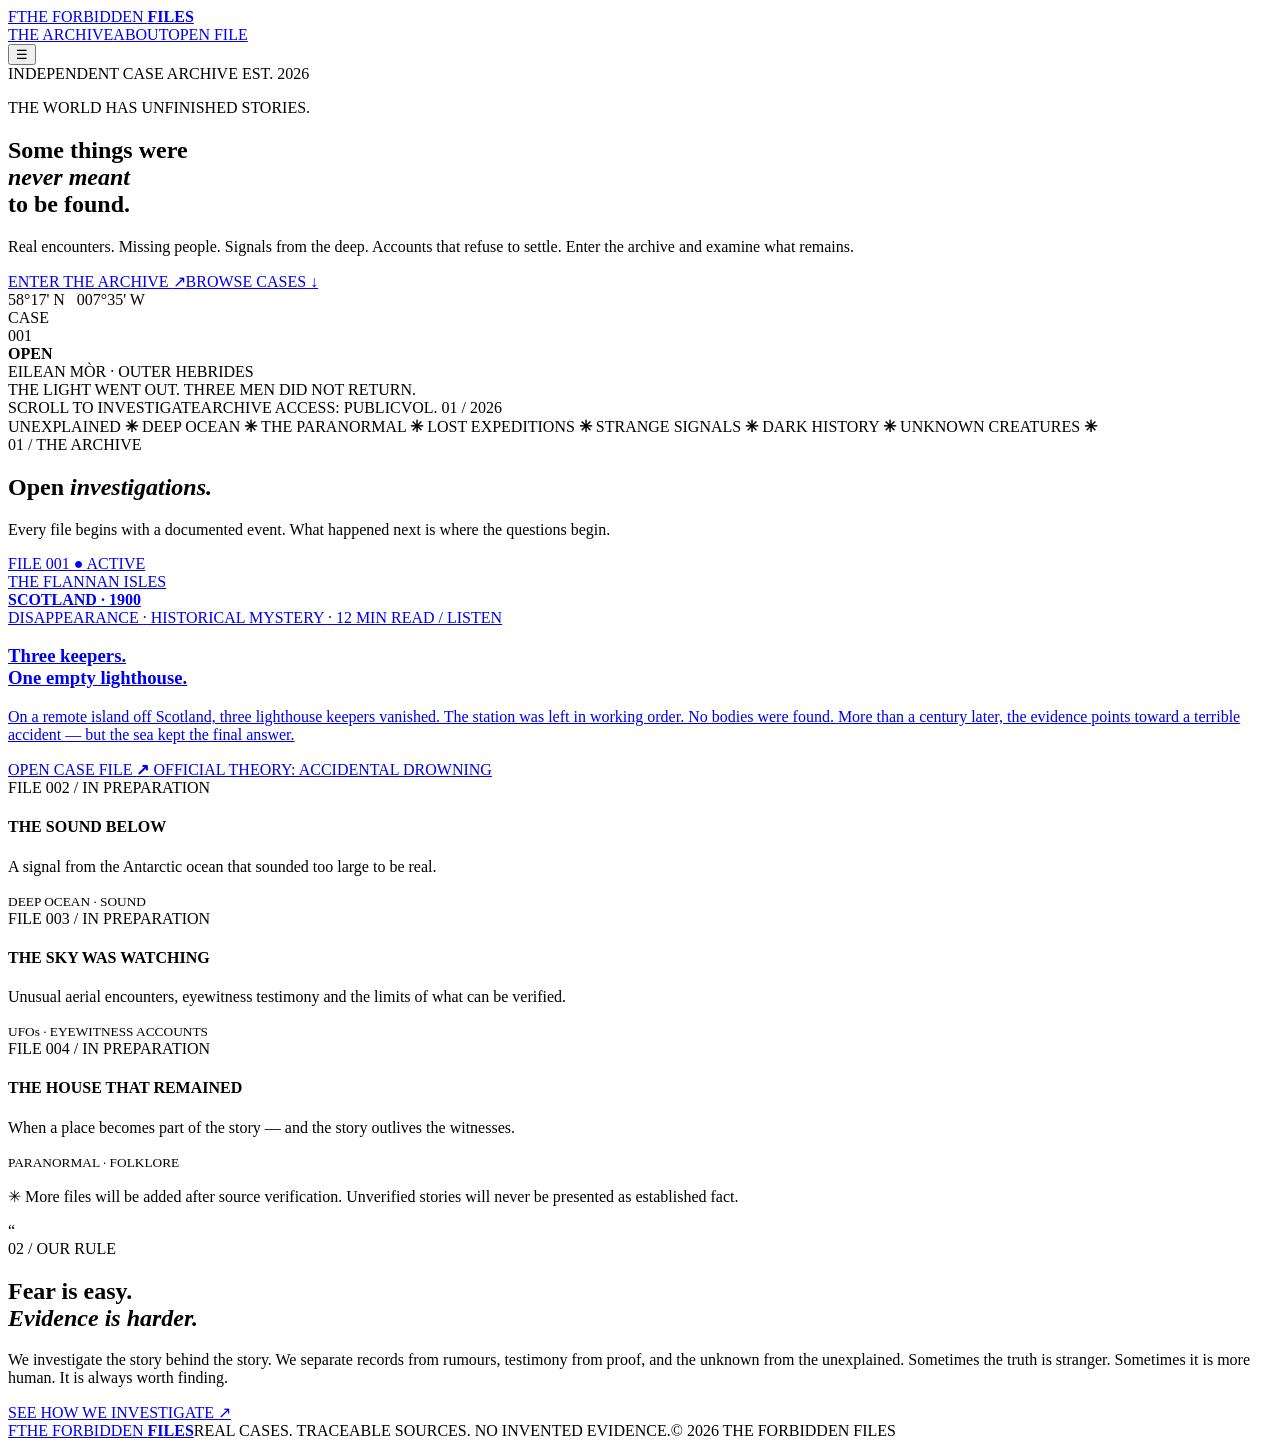
==== index.html @ ab06925c "Add files via upload" ====
<!doctype html>
<html lang="en">
<head>
  <meta charset="utf-8">
  <meta name="viewport" content="width=device-width,initial-scale=1">
  <meta name="theme-color" content="#090909">
  <meta name="description" content="The Forbidden Files — real mysteries, disturbing histories and unexplained encounters, investigated through evidence.">
  <title>THE FORBIDDEN FILES — The archive is open</title>
  <link rel="preconnect" href="https://fonts.googleapis.com">
  <link rel="preconnect" href="https://fonts.gstatic.com" crossorigin>
  <link href="https://fonts.googleapis.com/css2?family=DM+Mono:wght@400;500&family=DM+Sans:wght@400;500;600;700&family=Playfair+Display:wght@500;600;700&display=swap" rel="stylesheet">
  <link rel="stylesheet" href="assets/css/style.css">
  <script src="assets/js/maintenance.js"></script>
</head>
<body>
  <div class="grain"></div>
  <header class="topbar">
    <a class="brand" href="index.html" aria-label="The Forbidden Files home"><span class="brand-mark">F</span><span>THE FORBIDDEN <b>FILES</b></span></a>
    <nav><a href="#cases">THE ARCHIVE</a><a href="#about">ABOUT</a><a class="nav-status" href="case.html">OPEN FILE <i></i></a></nav>
    <button class="menu-toggle" aria-label="Open menu" aria-expanded="false">☰</button>
  </header>

  <main>
    <section class="hero">
      <div class="hero-orbit orbit-one"></div><div class="hero-orbit orbit-two"></div>
      <div class="hero-copy">
        <div class="eyebrow"><span class="live-dot"></span> INDEPENDENT CASE ARCHIVE <span class="eyebrow-line"></span> EST. 2026</div>
        <p class="hero-kicker">THE WORLD HAS UNFINISHED STORIES.</p>
        <h1>Some things were<br><em>never meant</em><br>to be found.</h1>
        <p class="hero-intro">Real encounters. Missing people. Signals from the deep. Accounts that refuse to settle. Enter the archive and examine what remains.</p>
        <div class="hero-actions"><a class="button button-primary" href="case.html">ENTER THE ARCHIVE <span>↗</span></a><a class="text-link" href="#cases">BROWSE CASES <span>↓</span></a></div>
      </div>
      <div class="hero-visual" aria-label="Illustration of a lighthouse in a storm">
        <div class="visual-coordinate">58°17' N &nbsp; 007°35' W</div>
        <div class="storm-moon"></div><div class="sea sea-back"></div><div class="sea sea-front"></div>
        <div class="island"></div><div class="lighthouse"><div class="light-beam"></div><div class="tower"></div><div class="lamp"></div></div>
        <div class="visual-stamp">CASE<br>001<br><b>OPEN</b></div>
        <div class="visual-caption">EILEAN MÒR · OUTER HEBRIDES<br><span>THE LIGHT WENT OUT. THREE MEN DID NOT RETURN.</span></div>
      </div>
      <div class="hero-bottom"><span>SCROLL TO INVESTIGATE</span><span>ARCHIVE ACCESS: PUBLIC</span><span>VOL. 01 / 2026</span></div>
    </section>

    <section class="ticker" aria-label="Archive topics"><div>UNEXPLAINED <b>✳</b> DEEP OCEAN <b>✳</b> THE PARANORMAL <b>✳</b> LOST EXPEDITIONS <b>✳</b> STRANGE SIGNALS <b>✳</b> DARK HISTORY <b>✳</b> UNKNOWN CREATURES <b>✳</b> </div></section>

    <section class="section archive-section" id="cases">
      <div class="section-heading"><div><div class="eyebrow">01 / THE ARCHIVE</div><h2>Open <em>investigations.</em></h2></div><p>Every file begins with a documented event. What happened next is where the questions begin.</p></div>
      <a class="featured-case" href="case.html">
        <div class="featured-art"><div class="art-fog"></div><div class="art-island"></div><div class="art-tower"></div><div class="art-label">FILE 001 <span>● ACTIVE</span></div><div class="art-bottom">THE FLANNAN ISLES<br><b>SCOTLAND · 1900</b></div></div>
        <div class="featured-info"><div class="case-meta">DISAPPEARANCE <span>·</span> HISTORICAL MYSTERY <span>·</span> 12 MIN READ / LISTEN</div><h3>Three keepers.<br>One empty lighthouse.</h3><p>On a remote island off Scotland, three lighthouse keepers vanished. The station was left in working order. No bodies were found. More than a century later, the evidence points toward a terrible accident — but the sea kept the final answer.</p><div class="case-bottom"><span class="button button-outline">OPEN CASE FILE <b>↗</b></span><span class="verdict"><i></i> OFFICIAL THEORY: ACCIDENTAL DROWNING</span></div></div>
      </a>
      <div class="archive-grid">
        <article class="coming-card"><div class="coming-image ocean-image"><span>FILE 002 / IN PREPARATION</span></div><h4>THE SOUND BELOW</h4><p>A signal from the Antarctic ocean that sounded too large to be real.</p><small>DEEP OCEAN · SOUND</small></article>
        <article class="coming-card"><div class="coming-image sky-image"><span>FILE 003 / IN PREPARATION</span></div><h4>THE SKY WAS WATCHING</h4><p>Unusual aerial encounters, eyewitness testimony and the limits of what can be verified.</p><small>UFOs · EYEWITNESS ACCOUNTS</small></article>
        <article class="coming-card"><div class="coming-image house-image"><span>FILE 004 / IN PREPARATION</span></div><h4>THE HOUSE THAT REMAINED</h4><p>When a place becomes part of the story — and the story outlives the witnesses.</p><small>PARANORMAL · FOLKLORE</small></article>
      </div>
      <p class="archive-note"><span>✳</span> More files will be added after source verification. Unverified stories will never be presented as established fact.</p>
    </section>

    <section class="manifesto" id="about"><div class="manifesto-mark">“</div><div class="eyebrow">02 / OUR RULE</div><h2>Fear is easy.<br><em>Evidence is harder.</em></h2><p>We investigate the story behind the story. We separate records from rumours, testimony from proof, and the unknown from the unexplained. Sometimes the truth is stranger. Sometimes it is more human. It is always worth finding.</p><a class="text-link" href="case.html">SEE HOW WE INVESTIGATE <span>↗</span></a></section>
  </main>

  <footer class="footer"><a class="brand" href="index.html"><span class="brand-mark">F</span><span>THE FORBIDDEN <b>FILES</b></span></a><span>REAL CASES. TRACEABLE SOURCES. NO INVENTED EVIDENCE.</span><span>© 2026 THE FORBIDDEN FILES</span></footer>
  <script src="assets/js/app.js"></script>
</body>
</html>
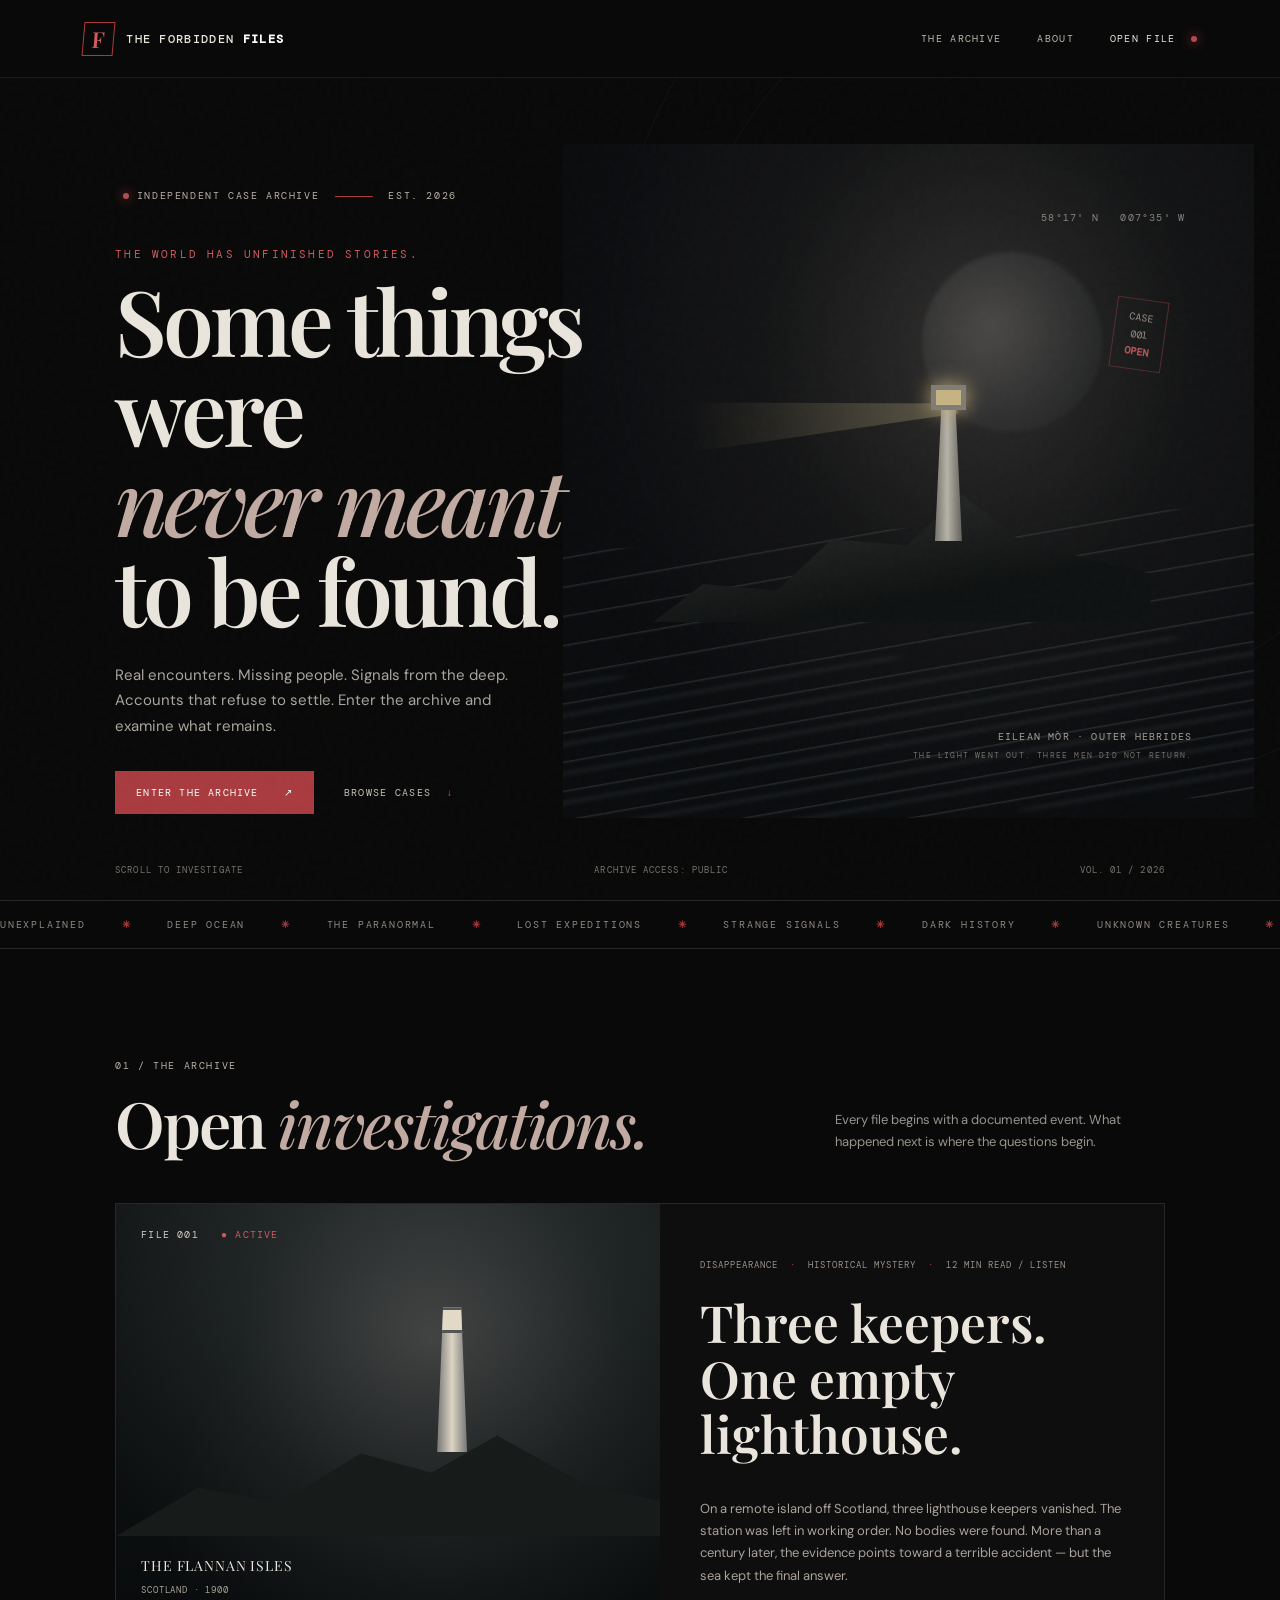
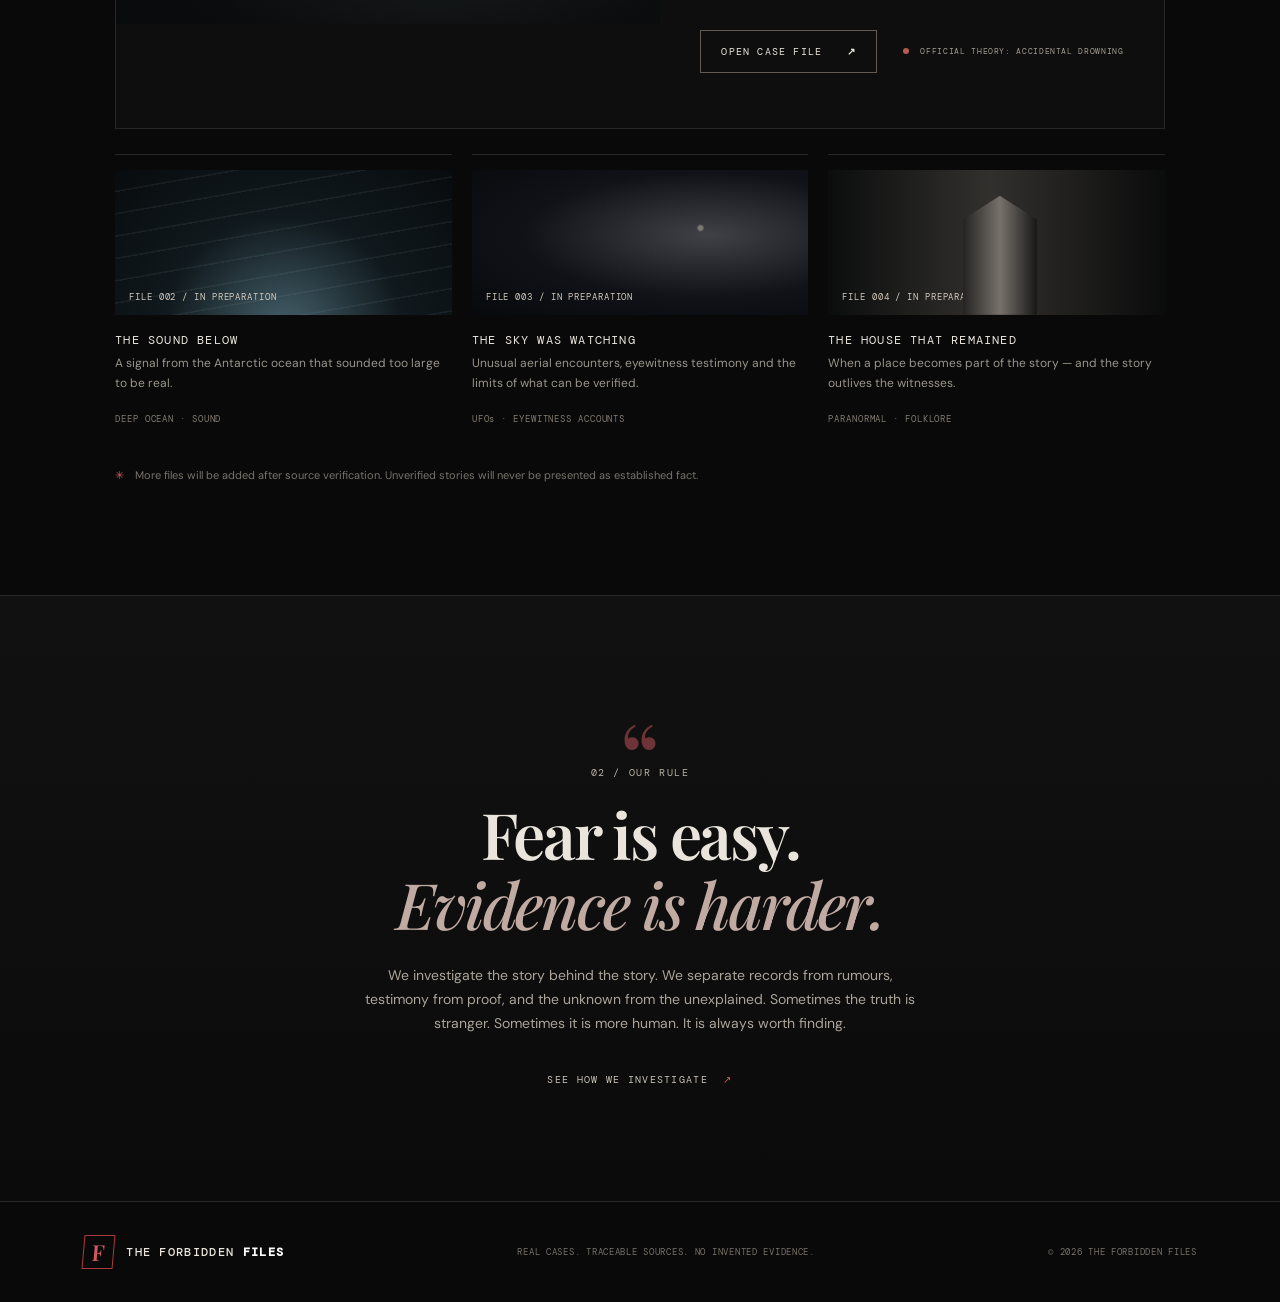
==== commit 72da4c27: "Add files via upload" ====
--- a/index.html
+++ b/index.html
@@ -9,8 +9,8 @@
   <link rel="preconnect" href="https://fonts.googleapis.com">
   <link rel="preconnect" href="https://fonts.gstatic.com" crossorigin>
   <link href="https://fonts.googleapis.com/css2?family=DM+Mono:wght@400;500&family=DM+Sans:wght@400;500;600;700&family=Playfair+Display:wght@500;600;700&display=swap" rel="stylesheet">
-  <link rel="stylesheet" href="assets/css/style.css">
-  <script src="assets/js/maintenance.js"></script>
+  <link rel="stylesheet" href="style.css">
+  <script src="maintenance.js"></script>
 </head>
 <body>
   <div class="grain"></div>
@@ -60,6 +60,6 @@
   </main>
 
   <footer class="footer"><a class="brand" href="index.html"><span class="brand-mark">F</span><span>THE FORBIDDEN <b>FILES</b></span></a><span>REAL CASES. TRACEABLE SOURCES. NO INVENTED EVIDENCE.</span><span>© 2026 THE FORBIDDEN FILES</span></footer>
-  <script src="assets/js/app.js"></script>
+  <script src="app.js"></script>
 </body>
 </html>
--- a/style.css
+++ b/style.css
@@ -0,0 +1,5 @@
+ :root{--bg:#090909;--panel:#111111;--panel2:#151515;--line:#292725;--text:#e9e5dc;--muted:#99958c;--red:#a93b3f;--red2:#d05a5e;--mono:"DM Mono",monospace;--sans:"DM Sans",sans-serif;--serif:"Playfair Display",Georgia,serif}
+*{box-sizing:border-box}html{scroll-behavior:smooth;scroll-padding-top:90px}body{margin:0;background:var(--bg);color:var(--text);font-family:var(--sans);font-size:15px;line-height:1.7;overflow-x:hidden}a{color:inherit;text-decoration:none}button,select{font:inherit}.grain{position:fixed;inset:0;pointer-events:none;z-index:20;opacity:.055;background-image:url("data:image/svg+xml,%3Csvg viewBox='0 0 180 180' xmlns='http://www.w3.org/2000/svg'%3E%3Cfilter id='n'%3E%3CfeTurbulence type='fractalNoise' baseFrequency='.9' numOctaves='3' stitchTiles='stitch'/%3E%3C/filter%3E%3Crect width='100%25' height='100%25' filter='url(%23n)' opacity='.35'/%3E%3C/svg%3E")}.topbar{height:78px;padding:0 6.5%;display:flex;align-items:center;justify-content:space-between;border-bottom:1px solid #ffffff12;position:relative;z-index:30;background:#090909}.brand{display:flex;align-items:center;gap:12px;font:500 12px var(--mono);letter-spacing:.11em}.brand b{color:#fff}.brand-mark{width:31px;height:34px;border:1px solid var(--red);display:grid;place-items:center;color:var(--red2);font:600 22px var(--serif);transform:skew(-5deg)}.topbar nav{display:flex;gap:36px;align-items:center;font:10px var(--mono);letter-spacing:.13em;color:#bcb8ae}.topbar nav a:hover,.text-link:hover{color:var(--red2)}.nav-status{color:var(--text)!important}.nav-status i,.live-dot{display:inline-block;width:6px;height:6px;background:#b34b4e;border-radius:50%;margin-left:8px;box-shadow:0 0 12px #c44}.menu-toggle{display:none;background:none;border:0;color:var(--text);font-size:22px}.hero{min-height:680px;height:calc(100svh - 78px);max-height:850px;position:relative;overflow:hidden;padding:100px 9% 75px;display:flex;align-items:center}.hero-copy{position:relative;z-index:5;max-width:600px}.eyebrow{font:10px var(--mono);letter-spacing:.16em;color:#b8b1a5}.eyebrow-line{display:inline-block;width:38px;height:1px;background:var(--red);vertical-align:middle;margin:0 8px}.hero-kicker{font:11px var(--mono);letter-spacing:.2em;color:var(--red2);margin:45px 0 14px}.hero h1,.case-hero h1{font:600 clamp(54px,7.1vw,100px)/.99 var(--serif);letter-spacing:-.045em;margin:0}.hero h1 em,.case-hero h1 em,.section-heading h2 em,.manifesto h2 em,.story-section h2 em,.verdict-section h2 em{font-weight:500;color:#c1aaa2}.hero-intro{color:#aaa69d;max-width:430px;margin:28px 0 32px;font-size:15px}.hero-actions{display:flex;align-items:center;gap:30px}.button{display:inline-flex;align-items:center;gap:25px;padding:14px 20px;font:10px var(--mono);letter-spacing:.12em;transition:.25s}.button-primary{background:var(--red);color:#fff;border:1px solid var(--red)}.button-primary:hover{background:#c14c51;transform:translateY(-2px)}.button-outline{border:1px solid #635a52;color:var(--text)}.button-outline:hover{border-color:var(--red2);color:#fff}.text-link{font:10px var(--mono);letter-spacing:.13em;color:#c7c1b7}.text-link span{color:var(--red2);margin-left:8px}.hero-visual{position:absolute;right:2%;top:8%;width:54%;height:82%;overflow:hidden;opacity:.82;background:radial-gradient(ellipse at 60% 30%,#3a3837 0,#171819 36%,#0b0d10 73%)}.storm-moon{position:absolute;width:180px;height:180px;border-radius:50%;background:radial-gradient(circle at 40% 40%,#b8b5ad,#575b5d 60%,#292d31);right:22%;top:16%;opacity:.26;filter:blur(2px)}.sea{position:absolute;bottom:0;left:-10%;width:120%;height:43%;background:repeating-linear-gradient(174deg,transparent 0 12px,#7c8283 13px,#101719 15px,transparent 17px 29px);opacity:.28;transform:skewY(-4deg)}.sea-front{height:24%;opacity:.42;filter:blur(2px)}.island{position:absolute;bottom:29%;right:15%;width:72%;height:19%;background:linear-gradient(170deg,#3a3b3a,#111414 70%);clip-path:polygon(0 100%,10% 70%,25% 75%,36% 35%,51% 40%,62% 0,74% 37%,100% 62%,100% 100%)}.lighthouse{position:absolute;bottom:41%;right:40%;width:60px;height:170px}.tower{position:absolute;bottom:0;left:17px;width:27px;height:143px;background:linear-gradient(90deg,#8d8b82,#ded9cb 45%,#77766f);clip-path:polygon(25% 0,75% 0,100% 100%,0 100%)}.lamp{position:absolute;top:14px;left:13px;width:35px;height:25px;border:5px solid #99978e;background:#f0d9a0;box-shadow:0 0 20px #e4c98c}.light-beam{position:absolute;top:22px;left:-230px;width:270px;height:50px;background:linear-gradient(90deg,transparent,#ead9a055);clip-path:polygon(100% 40%,100% 60%,0 100%,0 0);transform:rotate(-4deg)}.visual-coordinate{position:absolute;top:10%;right:10%;font:10px var(--mono);letter-spacing:.12em;color:#a4a39c}.visual-stamp{position:absolute;top:23%;right:13%;border:1px solid #a94a4c88;padding:9px 13px;color:#b7aaa0;font:10px/1.7 var(--mono);transform:rotate(8deg);text-align:center}.visual-stamp b{color:#db6265}.visual-caption{position:absolute;bottom:8%;right:9%;font:10px/1.8 var(--mono);letter-spacing:.12em;text-align:right;color:#c7c0b4}.visual-caption span{font-size:8px;color:#89877f}.hero-orbit{position:absolute;border:1px solid #ffffff0a;border-radius:50%;width:750px;height:750px;right:-12%;top:-15%}.orbit-two{width:950px;height:950px;right:-22%;top:-29%}.hero-bottom{position:absolute;bottom:24px;left:9%;right:9%;display:flex;justify-content:space-between;font:9px var(--mono);letter-spacing:.12em;color:#77736c}.ticker{overflow:hidden;border-top:1px solid var(--line);border-bottom:1px solid var(--line);padding:17px 0;color:#8f8980;font:10px var(--mono);letter-spacing:.18em;white-space:nowrap}.ticker div{min-width:max-content;animation:marquee 40s linear infinite}.ticker b{color:var(--red);margin:0 28px}@keyframes marquee{to{transform:translateX(-25%)}}.section{padding:110px 9%}.section-heading{display:flex;justify-content:space-between;align-items:end;margin-bottom:45px}.section-heading h2,.manifesto h2{font:600 clamp(38px,5vw,64px)/1.1 var(--serif);letter-spacing:-.035em;margin:16px 0 0}.section-heading>p{max-width:330px;color:var(--muted);font-size:13px;margin:0 0 5px}.featured-case{display:grid;grid-template-columns:1.08fr 1fr;border:1px solid var(--line);background:#0e0e0e;transition:border-color .3s}.featured-case:hover{border-color:#754347}.featured-art{height:420px;position:relative;overflow:hidden;background:radial-gradient(ellipse at 58% 32%,#464747,#1b2020 43%,#0a0d0e 80%)}.art-fog{position:absolute;inset:0;background:linear-gradient(180deg,#a2a2a211,#07090a88),radial-gradient(ellipse at 60% 80%,#a4a4a41b,transparent 60%)}.art-island{position:absolute;bottom:21%;left:0;width:100%;height:24%;background:#171b1a;clip-path:polygon(0 100%,15% 52%,30% 67%,45% 18%,58% 37%,70% 0,86% 48%,100% 65%,100% 100%)}.art-tower{position:absolute;bottom:41%;left:59%;width:30px;height:145px;background:linear-gradient(90deg,#777,#ddd5c3,#777);clip-path:polygon(20% 0,80% 0,100% 100%,0 100%)}.art-tower:before{content:"";position:absolute;top:0;left:-3px;width:36px;height:20px;background:#e2d9c7;border:3px solid #555}.art-label{position:absolute;top:24px;left:25px;font:10px var(--mono);letter-spacing:.12em;color:#d5cec2}.art-label span{color:#d15a5d;margin-left:15px}.art-bottom{position:absolute;bottom:25px;left:25px;font:14px/1.6 var(--serif);letter-spacing:.06em}.art-bottom b{font:9px var(--mono);color:#aaa398}.featured-info{padding:55px 8%;display:flex;flex-direction:column;justify-content:center}.case-meta{font:9px var(--mono);letter-spacing:.11em;color:#9b9187}.case-meta span{color:var(--red2);margin:0 6px}.featured-info h3{font:600 clamp(36px,4vw,54px)/1.08 var(--serif);margin:24px 0}.featured-info p{color:#a9a39a;max-width:440px;font-size:13px}.case-bottom{display:flex;justify-content:space-between;align-items:center;margin-top:30px;gap:12px}.verdict{font:8px var(--mono);letter-spacing:.08em;color:#a29b91}.verdict i{display:inline-block;width:6px;height:6px;border-radius:50%;background:#b65b51;margin-right:6px}.archive-grid{display:grid;grid-template-columns:repeat(3,1fr);gap:20px;margin-top:25px}.coming-card{border-top:1px solid var(--line);padding-top:15px}.coming-image{height:145px;position:relative;overflow:hidden;background:#141719}.coming-image span{position:absolute;bottom:12px;left:14px;font:9px var(--mono);letter-spacing:.1em;color:#d1c9bc}.ocean-image{background:radial-gradient(ellipse at 50% 110%,#45606b,#10191d 50%,#080b0e)}.ocean-image:after{content:"";position:absolute;inset:0;background:repeating-linear-gradient(170deg,transparent 0 20px,#8aa1a11a 21px 22px)}.sky-image{background:radial-gradient(circle at 68% 40%,#7c7970 0 2px,transparent 4px),radial-gradient(ellipse at 70% 45%,#404047,#111218 55%,#08090c)}.house-image{background:linear-gradient(90deg,#0b0d0d,#32302d 48%,#0a0b0b)}.house-image:after{content:"";position:absolute;left:40%;top:18%;width:22%;height:82%;background:linear-gradient(90deg,#242322,#77716a,#171717);clip-path:polygon(0 20%,50% 0,100% 20%,100% 100%,0 100%)}.coming-card h4{font:12px var(--mono);letter-spacing:.1em;margin:17px 0 5px}.coming-card p{color:var(--muted);font-size:12px;margin:0 0 12px}.coming-card small{font:9px var(--mono);color:#827b71;letter-spacing:.1em}.archive-note{margin:35px 0 0;color:#77736c;font-size:11px}.archive-note span{color:var(--red2);margin-right:8px}.manifesto{padding:110px 20%;text-align:center;background:linear-gradient(180deg,#111 0,#0b0b0b 100%);border-top:1px solid var(--line);border-bottom:1px solid var(--line);position:relative}.manifesto-mark{font:100px/1 var(--serif);color:#6d3336;height:60px}.manifesto h2{margin:20px 0}.manifesto p{max-width:570px;margin:25px auto 30px;color:#aaa49b;font-size:14px}.footer{min-height:100px;padding:25px 6.5%;display:flex;align-items:center;justify-content:space-between;gap:20px;color:#777168;font:9px var(--mono);letter-spacing:.08em}.footer .brand{color:var(--text)}.case-hero{min-height:590px;position:relative;overflow:hidden;display:flex;align-items:end;padding:90px 10% 75px}.case-hero-image{position:absolute;inset:0;background:radial-gradient(ellipse at 68% 35%,#4b4c4b,#1a1d1d 43%,#080a0b 78%)}.case-hero-fog{position:absolute;inset:0;background:linear-gradient(90deg,#080909 0%,#080909c9 45%,#08090922 100%),linear-gradient(0deg,#090909,#09090900 70%)}.case-hero-lighthouse{position:absolute;right:21%;bottom:12%;height:65%;width:60px;background:linear-gradient(90deg,#777,#d5d0c4,#666);clip-path:polygon(25% 0,75% 0,100% 100%,0 100%);opacity:.8}.case-hero-lighthouse:before{content:"";position:absolute;top:0;left:-7px;width:74px;height:30px;background:#ddd4c2}.case-hero-shade{position:absolute;inset:0;background:linear-gradient(0deg,#090909 0,transparent 25%)}.case-hero-content{position:relative;z-index:2}.case-number{position:absolute;right:-45%;top:-65px;font:200px/.8 var(--serif);color:#ffffff0b}.case-hero h1{font-size:clamp(55px,7vw,90px);margin:28px 0 15px}.case-hero-content>p{color:#b3ada4;font-size:13px}.case-tags{display:flex;gap:10px;flex-wrap:wrap;margin-top:25px}.case-tags span{font:8px var(--mono);letter-spacing:.1em;border:1px solid #554b45;padding:7px 9px;color:#c3b9ad}.narration-bar{position:sticky;top:0;z-index:25;background:#151414;border-top:1px solid #ffffff10;border-bottom:1px solid #ffffff18;padding:14px 8%;display:flex;align-items:center;justify-content:space-between;gap:20px}.narration-label{display:flex;align-items:center;gap:12px}.sound-icon{width:35px;height:35px;display:grid;place-items:center;border:1px solid #754044;color:var(--red2)}.narration-label b,.narration-label small{display:block}.narration-label b{font:9px var(--mono);letter-spacing:.1em}.narration-label small{font:8px var(--mono);color:#8d867d}.narration-controls{display:flex;align-items:center;gap:8px}.narration-controls button{width:34px;height:34px;border:1px solid #514743;background:transparent;color:var(--text);cursor:pointer}.narration-controls .play-button{background:var(--red);border-color:var(--red);font-size:12px}.narration-controls button:hover{border-color:var(--red2)}.speed-control{font:8px var(--mono);color:#9e968b;margin-left:12px}.speed-control select{background:#171616;color:#ddd;border:1px solid #514743;font:9px var(--mono);padding:7px}.narration-status{font:8px var(--mono);letter-spacing:.1em;color:#c36b6e;min-width:150px;text-align:right}.case-layout{display:grid;grid-template-columns:230px minmax(0,760px);gap:80px;max-width:1160px;margin:0 auto;padding:70px 30px 100px}.case-sidebar{position:relative}.sidebar-sticky{position:sticky;top:110px}.sidebar-sticky>.eyebrow{margin-bottom:20px}.case-sidebar a{display:block;padding:9px 0;color:#8f8980;font:9px var(--mono);letter-spacing:.04em;border-left:1px solid #3b3531;padding-left:13px}.case-sidebar a.active{color:#e1d9cd;border-color:var(--red2)}.sidebar-rule{height:1px;background:var(--line);margin:25px 0}.status-large{font:9px var(--mono);color:#c6bcb0;margin:15px 0 8px}.status-large i{display:inline-block;width:6px;height:6px;background:#b44a4d;border-radius:50%;margin-right:7px}.sidebar-sticky>small{font-size:10px;color:#77736c}.case-content{min-width:0}.story-section{padding-bottom:75px;margin-bottom:70px;border-bottom:1px solid var(--line)}.story-section h2,.verdict-section h2{font:600 clamp(42px,5vw,62px)/1.08 var(--serif);letter-spacing:-.035em;margin:18px 0 30px}.story-section p,.verdict-section p{font-size:14px;color:#b4aea5;line-height:1.95}.dropcap:first-letter{float:left;font:70px/.8 var(--serif);color:var(--red2);padding:9px 10px 0 0}.story-section blockquote{border-left:2px solid var(--red);margin:35px 0;padding:8px 0 8px 25px;font:italic 20px/1.6 var(--serif);color:#ded5c9}.story-section cite{display:block;font:9px/1.7 var(--mono);color:#8d857b;margin-top:12px;font-style:normal}.story-callout{margin:35px 0;padding:22px 25px;background:#151211;border:1px solid #3d2b2a}.story-callout span,.redacted-note>span{display:block;font:9px var(--mono);letter-spacing:.13em;color:var(--red2);margin-bottom:10px}.story-callout b{font:20px/1.5 var(--serif);font-weight:500}.timeline{border-left:1px solid #55413f;margin:35px 0 0 8px}.timeline-item{position:relative;padding:0 0 28px 28px}.timeline-item:before{content:"";position:absolute;left:-5px;top:5px;width:9px;height:9px;border-radius:50%;background:var(--red);box-shadow:0 0 12px #b44a4d66}.timeline-item time{font:9px var(--mono);letter-spacing:.12em;color:var(--red2)}.timeline-item b{display:block;margin:6px 0;font-size:14px}.timeline-item p{font-size:12px;margin:0}.evidence-grid{display:grid;grid-template-columns:1fr 1fr;gap:13px;margin-top:30px}.evidence-card{background:#121212;border:1px solid #292522;padding:22px;min-height:220px}.evidence-index{font:8px var(--mono);color:var(--red2);letter-spacing:.12em}.evidence-symbol{font:27px var(--serif);color:#7e6560;margin:16px 0 5px}.evidence-card h3{font:20px var(--serif);margin:0 0 8px}.evidence-card p{font-size:11px;line-height:1.7;margin:0 0 18px}.evidence-card span{font:8px var(--mono);color:#7f786f;letter-spacing:.08em}.redacted-note{margin-top:20px;border:1px solid #4a302f;padding:20px;background:#171111}.redacted-note p{font-size:12px}.redaction{background:#292323;color:#d1c7bb;padding:7px 10px;font:9px var(--mono);letter-spacing:.1em}.theory{border-top:1px solid var(--line);padding:25px 0}.theory-top{display:flex;justify-content:space-between;gap:10px;font:8px var(--mono);letter-spacing:.1em;color:#a39a90}.theory-rating{color:#c56a67}.theory-rating.muted{color:#888}.theory h3{font:25px var(--serif);margin:12px 0 4px}.theory p{font-size:12px;margin:0}.verdict-section{position:relative;padding:40px 35px;background:linear-gradient(140deg,#171211,#0f0e0e);border:1px solid #503333;margin-bottom:70px;overflow:hidden}.verdict-seal{position:absolute;right:30px;top:28px;border:1px solid #9a494a;color:#b75c5e;padding:12px 15px;text-align:center;font:9px/1.6 var(--mono);letter-spacing:.1em;transform:rotate(8deg)}.verdict-section h2{font-size:48px;margin:25px 0}.verdict-section p{font-size:12px}.final-status{border-top:1px solid #493332;border-bottom:1px solid #493332;padding:17px 0;margin:25px 0}.final-status span,.final-status b,.final-status small{display:block}.final-status span{font:8px var(--mono);color:#a59a90;letter-spacing:.15em}.final-status b{font:16px var(--mono);color:#d26a6c;margin:5px 0}.final-status small{font-size:10px;color:#999087}.closing-line{text-align:center!important;font:italic 21px/1.6 var(--serif)!important;color:#ded2c5!important;margin:35px 0 5px}.sources{border-top:1px solid var(--line);padding-top:35px}.sources h3{font:28px var(--serif);margin:15px 0}.sources p{font-size:11px}.sources ol{padding-left:20px}.sources li{padding:8px 0;color:#9e978d;font-size:11px}.sources a{color:#d2b4aa;text-decoration:underline;text-decoration-color:#654144;text-underline-offset:3px}.sources a:hover{color:#fff}.back-link{font:9px var(--mono);color:#b5ada3;letter-spacing:.1em}.system-page{min-height:100svh;display:grid;place-items:center;background:radial-gradient(ellipse at 50% 40%,#211515,#090909 65%)}.system-wrap{max-width:570px;padding:40px 28px;text-align:center;position:relative}.system-emblem{width:66px;height:72px;border:1px solid #a24749;color:#cf6669;font:44px var(--serif);display:grid;place-items:center;margin:0 auto 38px}.system-wrap h1{font:600 clamp(48px,8vw,76px)/1.05 var(--serif);margin:25px 0}.system-wrap h1 em{color:#c1aaa2}.system-wrap p{color:#a59d94;max-width:420px;margin:0 auto 30px;font-size:13px}.system-line{height:1px;background:linear-gradient(90deg,transparent,#6b3839,transparent);margin:45px 0 18px}.system-meta{display:flex;justify-content:space-between;gap:20px;font:8px var(--mono);letter-spacing:.1em;color:#777168}
+@media(max-width:900px){.hero{padding-left:7%;padding-right:7%}.hero-visual{right:-12%;width:65%;opacity:.52}.hero-copy{max-width:550px}.section{padding:85px 7%}.featured-case{grid-template-columns:1fr 1fr}.featured-art{height:380px}.featured-info{padding:35px 7%}.case-layout{grid-template-columns:170px minmax(0,1fr);gap:40px}.narration-bar{padding:12px 4%}.narration-status{min-width:110px}.footer{padding:25px 4%}}
+@media(max-width:650px){.topbar{height:66px;padding:0 5%}.brand{font-size:10px}.topbar nav{display:none;position:absolute;top:65px;left:0;right:0;background:#101010;padding:22px 6%;border-bottom:1px solid var(--line);flex-direction:column;align-items:flex-start;gap:20px}.topbar nav.nav-open{display:flex}.menu-toggle{display:block}.hero{height:auto;min-height:690px;padding:100px 7% 85px;align-items:flex-start}.hero-copy{max-width:100%}.hero-kicker{margin-top:65px;font-size:9px}.hero h1{font-size:clamp(53px,14vw,76px)}.hero-intro{max-width:340px;font-size:13px}.hero-visual{width:100%;height:55%;top:42%;right:-20%;opacity:.32}.hero-bottom{left:7%;right:7%;font-size:7px}.hero-bottom span:nth-child(2){display:none}.hero-actions{gap:20px}.button{padding:13px 14px;gap:15px;font-size:9px}.section{padding:75px 6%}.section-heading{display:block}.section-heading>p{margin-top:18px}.featured-case{grid-template-columns:1fr}.featured-art{height:290px}.featured-info{padding:30px 7%}.featured-info h3{font-size:42px}.case-bottom{align-items:flex-start;flex-direction:column}.archive-grid{grid-template-columns:1fr;gap:30px}.coming-image{height:165px}.manifesto{padding:80px 8%}.manifesto h2{font-size:46px}.footer{flex-direction:column;align-items:flex-start;padding:30px 6%;gap:15px}.case-hero{min-height:540px;padding:75px 7% 60px}.case-hero-lighthouse{right:12%;opacity:.45}.case-hero h1{font-size:60px}.case-number{right:-5%;top:-75px;font-size:140px}.case-tags span{font-size:7px}.narration-bar{position:relative;flex-wrap:wrap;padding:14px 6%;gap:10px}.narration-label{width:100%}.narration-controls{flex:1}.narration-status{min-width:0;text-align:right;font-size:7px}.case-layout{display:block;padding:45px 7% 75px}.case-sidebar{display:none}.story-section{padding-bottom:50px;margin-bottom:50px}.story-section h2,.verdict-section h2{font-size:45px}.story-section p{font-size:13px}.evidence-grid{grid-template-columns:1fr}.evidence-card{min-height:0}.verdict-section{padding:28px 22px}.verdict-section h2{font-size:39px;padding-top:30px}.verdict-seal{top:20px;right:20px;font-size:7px;padding:7px}.system-wrap{padding:30px 24px}.system-meta{font-size:7px}}
+@media(prefers-reduced-motion:reduce){*,*::before,*::after{scroll-behavior:auto!important;animation-duration:.01ms!important;animation-iteration-count:1!important;transition-duration:.01ms!important}}
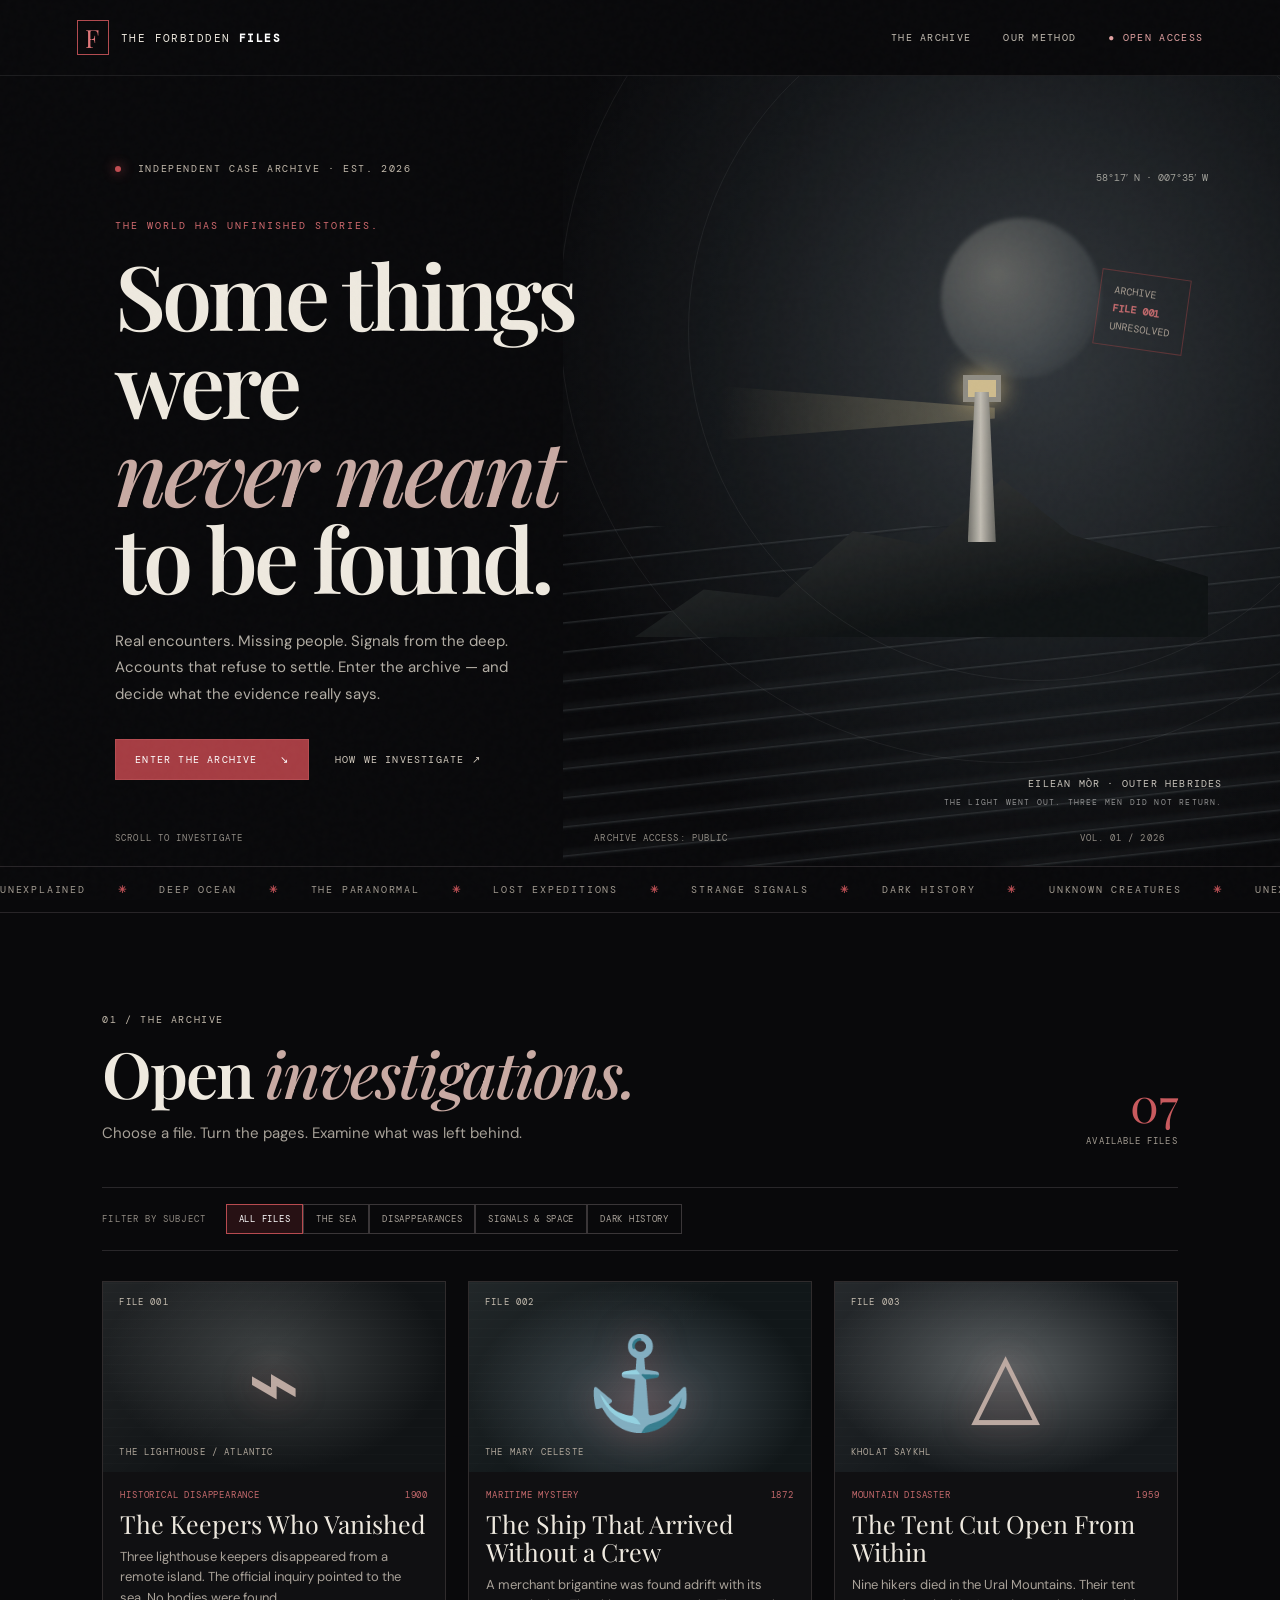
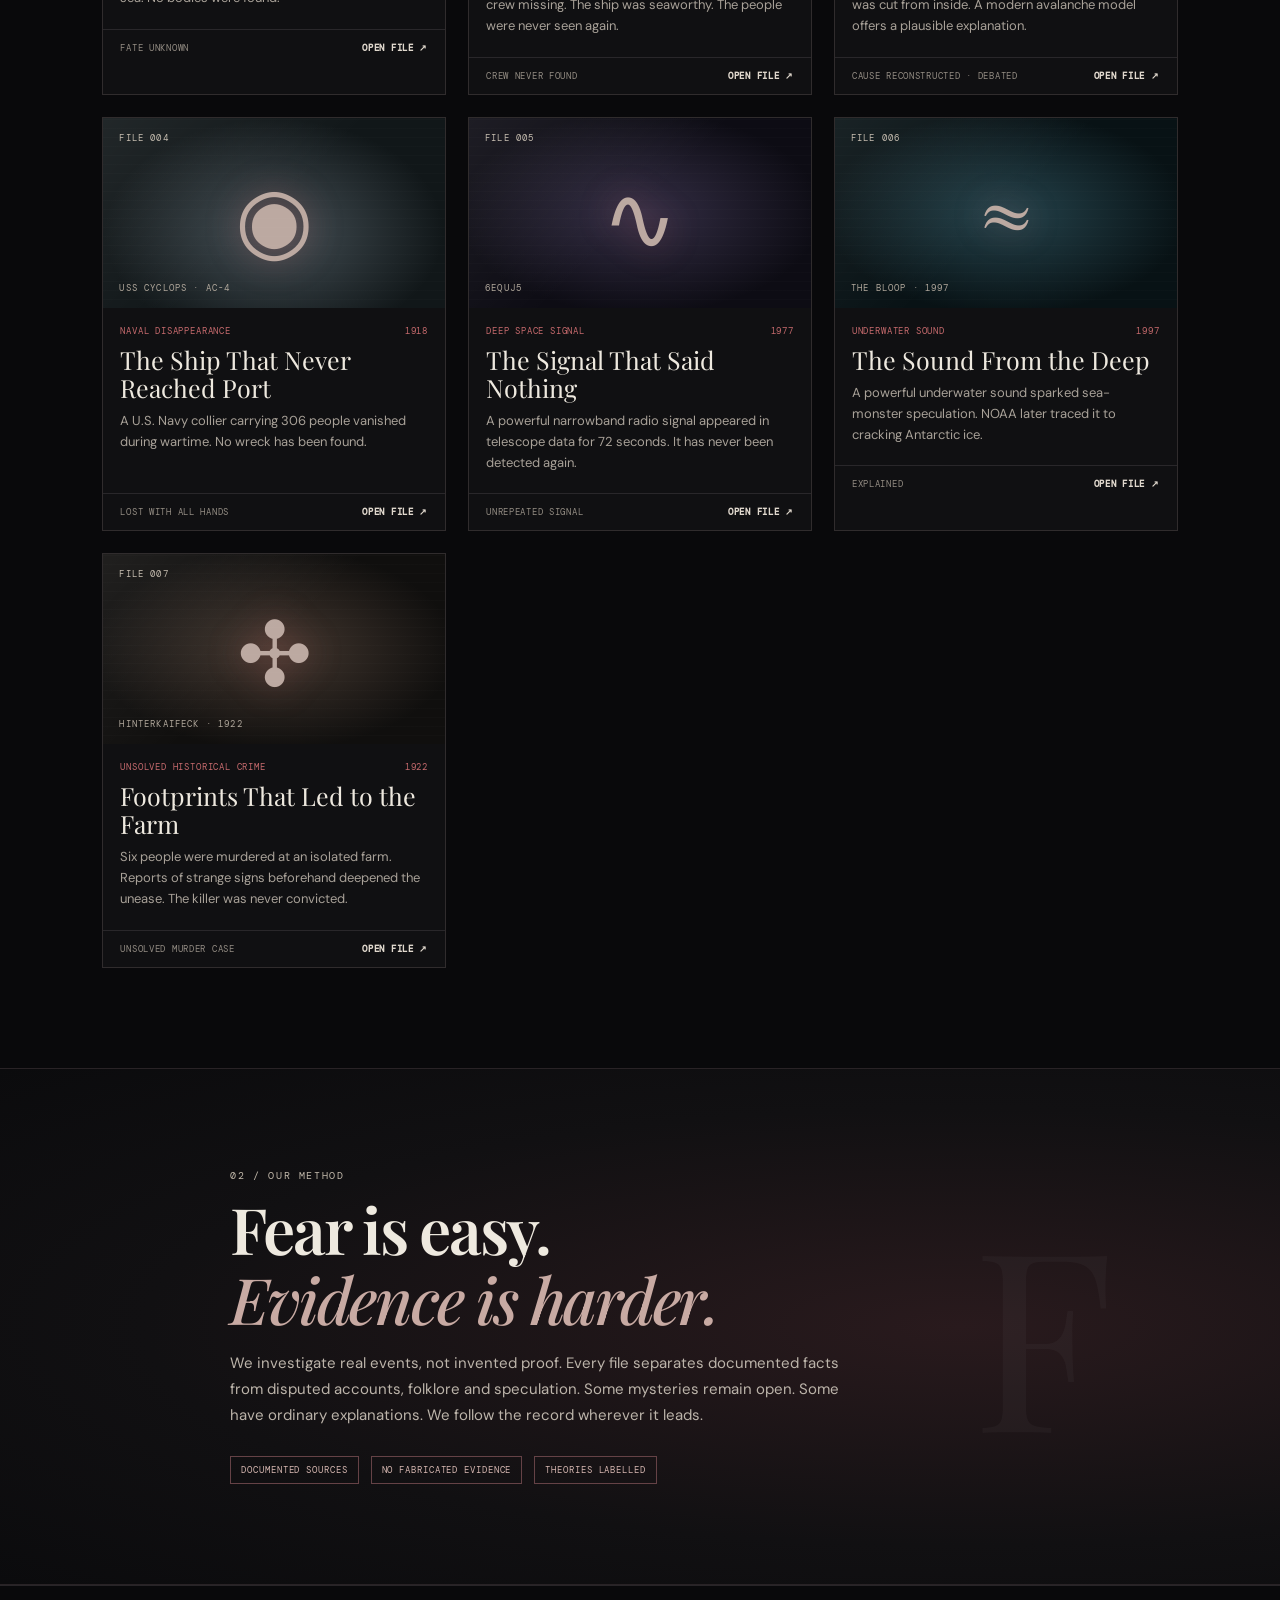
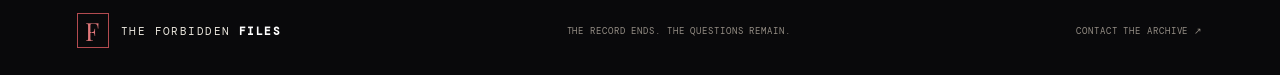
==== commit 60cbaee9: "Add files via upload" ====
--- a/index.html
+++ b/index.html
@@ -1,65 +1,9 @@
 <!doctype html>
-<html lang="en">
-<head>
-  <meta charset="utf-8">
-  <meta name="viewport" content="width=device-width,initial-scale=1">
-  <meta name="theme-color" content="#090909">
-  <meta name="description" content="The Forbidden Files — real mysteries, disturbing histories and unexplained encounters, investigated through evidence.">
-  <title>THE FORBIDDEN FILES — The archive is open</title>
-  <link rel="preconnect" href="https://fonts.googleapis.com">
-  <link rel="preconnect" href="https://fonts.gstatic.com" crossorigin>
-  <link href="https://fonts.googleapis.com/css2?family=DM+Mono:wght@400;500&family=DM+Sans:wght@400;500;600;700&family=Playfair+Display:wght@500;600;700&display=swap" rel="stylesheet">
-  <link rel="stylesheet" href="style.css">
-  <script src="maintenance.js"></script>
-</head>
-<body>
-  <div class="grain"></div>
-  <header class="topbar">
-    <a class="brand" href="index.html" aria-label="The Forbidden Files home"><span class="brand-mark">F</span><span>THE FORBIDDEN <b>FILES</b></span></a>
-    <nav><a href="#cases">THE ARCHIVE</a><a href="#about">ABOUT</a><a class="nav-status" href="case.html">OPEN FILE <i></i></a></nav>
-    <button class="menu-toggle" aria-label="Open menu" aria-expanded="false">☰</button>
-  </header>
-
-  <main>
-    <section class="hero">
-      <div class="hero-orbit orbit-one"></div><div class="hero-orbit orbit-two"></div>
-      <div class="hero-copy">
-        <div class="eyebrow"><span class="live-dot"></span> INDEPENDENT CASE ARCHIVE <span class="eyebrow-line"></span> EST. 2026</div>
-        <p class="hero-kicker">THE WORLD HAS UNFINISHED STORIES.</p>
-        <h1>Some things were<br><em>never meant</em><br>to be found.</h1>
-        <p class="hero-intro">Real encounters. Missing people. Signals from the deep. Accounts that refuse to settle. Enter the archive and examine what remains.</p>
-        <div class="hero-actions"><a class="button button-primary" href="case.html">ENTER THE ARCHIVE <span>↗</span></a><a class="text-link" href="#cases">BROWSE CASES <span>↓</span></a></div>
-      </div>
-      <div class="hero-visual" aria-label="Illustration of a lighthouse in a storm">
-        <div class="visual-coordinate">58°17' N &nbsp; 007°35' W</div>
-        <div class="storm-moon"></div><div class="sea sea-back"></div><div class="sea sea-front"></div>
-        <div class="island"></div><div class="lighthouse"><div class="light-beam"></div><div class="tower"></div><div class="lamp"></div></div>
-        <div class="visual-stamp">CASE<br>001<br><b>OPEN</b></div>
-        <div class="visual-caption">EILEAN MÒR · OUTER HEBRIDES<br><span>THE LIGHT WENT OUT. THREE MEN DID NOT RETURN.</span></div>
-      </div>
-      <div class="hero-bottom"><span>SCROLL TO INVESTIGATE</span><span>ARCHIVE ACCESS: PUBLIC</span><span>VOL. 01 / 2026</span></div>
-    </section>
-
-    <section class="ticker" aria-label="Archive topics"><div>UNEXPLAINED <b>✳</b> DEEP OCEAN <b>✳</b> THE PARANORMAL <b>✳</b> LOST EXPEDITIONS <b>✳</b> STRANGE SIGNALS <b>✳</b> DARK HISTORY <b>✳</b> UNKNOWN CREATURES <b>✳</b> </div></section>
-
-    <section class="section archive-section" id="cases">
-      <div class="section-heading"><div><div class="eyebrow">01 / THE ARCHIVE</div><h2>Open <em>investigations.</em></h2></div><p>Every file begins with a documented event. What happened next is where the questions begin.</p></div>
-      <a class="featured-case" href="case.html">
-        <div class="featured-art"><div class="art-fog"></div><div class="art-island"></div><div class="art-tower"></div><div class="art-label">FILE 001 <span>● ACTIVE</span></div><div class="art-bottom">THE FLANNAN ISLES<br><b>SCOTLAND · 1900</b></div></div>
-        <div class="featured-info"><div class="case-meta">DISAPPEARANCE <span>·</span> HISTORICAL MYSTERY <span>·</span> 12 MIN READ / LISTEN</div><h3>Three keepers.<br>One empty lighthouse.</h3><p>On a remote island off Scotland, three lighthouse keepers vanished. The station was left in working order. No bodies were found. More than a century later, the evidence points toward a terrible accident — but the sea kept the final answer.</p><div class="case-bottom"><span class="button button-outline">OPEN CASE FILE <b>↗</b></span><span class="verdict"><i></i> OFFICIAL THEORY: ACCIDENTAL DROWNING</span></div></div>
-      </a>
-      <div class="archive-grid">
-        <article class="coming-card"><div class="coming-image ocean-image"><span>FILE 002 / IN PREPARATION</span></div><h4>THE SOUND BELOW</h4><p>A signal from the Antarctic ocean that sounded too large to be real.</p><small>DEEP OCEAN · SOUND</small></article>
-        <article class="coming-card"><div class="coming-image sky-image"><span>FILE 003 / IN PREPARATION</span></div><h4>THE SKY WAS WATCHING</h4><p>Unusual aerial encounters, eyewitness testimony and the limits of what can be verified.</p><small>UFOs · EYEWITNESS ACCOUNTS</small></article>
-        <article class="coming-card"><div class="coming-image house-image"><span>FILE 004 / IN PREPARATION</span></div><h4>THE HOUSE THAT REMAINED</h4><p>When a place becomes part of the story — and the story outlives the witnesses.</p><small>PARANORMAL · FOLKLORE</small></article>
-      </div>
-      <p class="archive-note"><span>✳</span> More files will be added after source verification. Unverified stories will never be presented as established fact.</p>
-    </section>
-
-    <section class="manifesto" id="about"><div class="manifesto-mark">“</div><div class="eyebrow">02 / OUR RULE</div><h2>Fear is easy.<br><em>Evidence is harder.</em></h2><p>We investigate the story behind the story. We separate records from rumours, testimony from proof, and the unknown from the unexplained. Sometimes the truth is stranger. Sometimes it is more human. It is always worth finding.</p><a class="text-link" href="case.html">SEE HOW WE INVESTIGATE <span>↗</span></a></section>
-  </main>
-
-  <footer class="footer"><a class="brand" href="index.html"><span class="brand-mark">F</span><span>THE FORBIDDEN <b>FILES</b></span></a><span>REAL CASES. TRACEABLE SOURCES. NO INVENTED EVIDENCE.</span><span>© 2026 THE FORBIDDEN FILES</span></footer>
-  <script src="app.js"></script>
-</body>
-</html>+<html lang="en"><head><meta charset="utf-8"><meta name="viewport" content="width=device-width,initial-scale=1"><meta name="theme-color" content="#09090b"><meta name="description" content="THE FORBIDDEN FILES — real strange, frightening and unexplained cases, investigated through evidence."><title>THE FORBIDDEN FILES — The Archive</title><link rel="preconnect" href="https://fonts.googleapis.com"><link rel="preconnect" href="https://fonts.gstatic.com" crossorigin><link href="https://fonts.googleapis.com/css2?family=DM+Mono:wght@400;500&family=DM+Sans:wght@400;500;600;700&family=Playfair+Display:wght@500;600;700&display=swap" rel="stylesheet"><link rel="stylesheet" href="style.css"><script src="maintenance.js"></script></head>
+<body class="home"><div class="grain"></div><header class="topbar"><a class="brand" href="index.html"><span class="brand-mark">F</span><span>THE FORBIDDEN <b>FILES</b></span></a><nav><a href="#archive">THE ARCHIVE</a><a href="#about">OUR METHOD</a><a class="nav-status" href="#archive">● OPEN ACCESS</a></nav><button class="menu-toggle" aria-label="Open menu" aria-expanded="false">☰</button></header>
+<main>
+<section class="hero"><div class="hero-copy"><div class="eyebrow"><span class="live-dot"></span> INDEPENDENT CASE ARCHIVE · EST. 2026</div><p class="hero-kicker">THE WORLD HAS UNFINISHED STORIES.</p><h1>Some things were<br><em>never meant</em><br>to be found.</h1><p class="hero-intro">Real encounters. Missing people. Signals from the deep. Accounts that refuse to settle. Enter the archive — and decide what the evidence really says.</p><div class="hero-actions"><a class="button button-primary" href="#archive">ENTER THE ARCHIVE <span>↘</span></a><a class="text-link" href="#about">HOW WE INVESTIGATE ↗</a></div></div><div class="hero-visual" aria-label="Illustrated lighthouse in a storm"><div class="storm-moon"></div><div class="sea"></div><div class="sea sea-front"></div><div class="island"></div><div class="lighthouse"><div class="light-beam"></div><div class="lamp"></div><div class="tower"></div></div><div class="visual-coordinate">58°17′ N · 007°35′ W</div><div class="visual-stamp">ARCHIVE<br><b>FILE 001</b><br>UNRESOLVED</div><div class="visual-caption">EILEAN MÒR · OUTER HEBRIDES<br><span>THE LIGHT WENT OUT. THREE MEN DID NOT RETURN.</span></div><div class="hero-orbit"></div><div class="hero-orbit orbit-two"></div></div><div class="hero-bottom"><span>SCROLL TO INVESTIGATE</span><span>ARCHIVE ACCESS: PUBLIC</span><span>VOL. 01 / 2026</span></div></section>
+<div class="ticker"><div>UNEXPLAINED <b>✳</b> DEEP OCEAN <b>✳</b> THE PARANORMAL <b>✳</b> LOST EXPEDITIONS <b>✳</b> STRANGE SIGNALS <b>✳</b> DARK HISTORY <b>✳</b> UNKNOWN CREATURES <b>✳</b> UNEXPLAINED <b>✳</b> DEEP OCEAN <b>✳</b></div></div>
+<section class="section archive-section" id="archive"><div class="section-heading"><div><div class="eyebrow">01 / THE ARCHIVE</div><h2>Open <em>investigations.</em></h2><p>Choose a file. Turn the pages. Examine what was left behind.</p></div><div class="archive-count"><strong id="caseCount">07</strong><span>AVAILABLE FILES</span></div></div><div class="filter-row"><span>FILTER BY SUBJECT</span><div id="filters"><button class="filter active" data-filter="all">ALL FILES</button><button class="filter" data-filter="sea">THE SEA</button><button class="filter" data-filter="disappearance">DISAPPEARANCES</button><button class="filter" data-filter="space">SIGNALS & SPACE</button><button class="filter" data-filter="crime">DARK HISTORY</button></div></div><div class="case-grid" id="caseGrid"></div></section>
+<section class="manifesto" id="about"><div class="manifesto-mark">F</div><div class="eyebrow">02 / OUR METHOD</div><h2>Fear is easy.<br><em>Evidence is harder.</em></h2><p>We investigate real events, not invented proof. Every file separates documented facts from disputed accounts, folklore and speculation. Some mysteries remain open. Some have ordinary explanations. We follow the record wherever it leads.</p><div class="method-stamps"><span>DOCUMENTED SOURCES</span><span>NO FABRICATED EVIDENCE</span><span>THEORIES LABELLED</span></div></section>
+</main><footer class="footer"><a class="brand" href="index.html"><span class="brand-mark">F</span><span>THE FORBIDDEN <b>FILES</b></span></a><span>THE RECORD ENDS. THE QUESTIONS REMAIN.</span><a href="mailto:">CONTACT THE ARCHIVE ↗</a></footer><script src="stories.js"></script><script src="app.js"></script></body></html>
--- a/style.css
+++ b/style.css
@@ -1,5 +1,2 @@
- :root{--bg:#090909;--panel:#111111;--panel2:#151515;--line:#292725;--text:#e9e5dc;--muted:#99958c;--red:#a93b3f;--red2:#d05a5e;--mono:"DM Mono",monospace;--sans:"DM Sans",sans-serif;--serif:"Playfair Display",Georgia,serif}
-*{box-sizing:border-box}html{scroll-behavior:smooth;scroll-padding-top:90px}body{margin:0;background:var(--bg);color:var(--text);font-family:var(--sans);font-size:15px;line-height:1.7;overflow-x:hidden}a{color:inherit;text-decoration:none}button,select{font:inherit}.grain{position:fixed;inset:0;pointer-events:none;z-index:20;opacity:.055;background-image:url("data:image/svg+xml,%3Csvg viewBox='0 0 180 180' xmlns='http://www.w3.org/2000/svg'%3E%3Cfilter id='n'%3E%3CfeTurbulence type='fractalNoise' baseFrequency='.9' numOctaves='3' stitchTiles='stitch'/%3E%3C/filter%3E%3Crect width='100%25' height='100%25' filter='url(%23n)' opacity='.35'/%3E%3C/svg%3E")}.topbar{height:78px;padding:0 6.5%;display:flex;align-items:center;justify-content:space-between;border-bottom:1px solid #ffffff12;position:relative;z-index:30;background:#090909}.brand{display:flex;align-items:center;gap:12px;font:500 12px var(--mono);letter-spacing:.11em}.brand b{color:#fff}.brand-mark{width:31px;height:34px;border:1px solid var(--red);display:grid;place-items:center;color:var(--red2);font:600 22px var(--serif);transform:skew(-5deg)}.topbar nav{display:flex;gap:36px;align-items:center;font:10px var(--mono);letter-spacing:.13em;color:#bcb8ae}.topbar nav a:hover,.text-link:hover{color:var(--red2)}.nav-status{color:var(--text)!important}.nav-status i,.live-dot{display:inline-block;width:6px;height:6px;background:#b34b4e;border-radius:50%;margin-left:8px;box-shadow:0 0 12px #c44}.menu-toggle{display:none;background:none;border:0;color:var(--text);font-size:22px}.hero{min-height:680px;height:calc(100svh - 78px);max-height:850px;position:relative;overflow:hidden;padding:100px 9% 75px;display:flex;align-items:center}.hero-copy{position:relative;z-index:5;max-width:600px}.eyebrow{font:10px var(--mono);letter-spacing:.16em;color:#b8b1a5}.eyebrow-line{display:inline-block;width:38px;height:1px;background:var(--red);vertical-align:middle;margin:0 8px}.hero-kicker{font:11px var(--mono);letter-spacing:.2em;color:var(--red2);margin:45px 0 14px}.hero h1,.case-hero h1{font:600 clamp(54px,7.1vw,100px)/.99 var(--serif);letter-spacing:-.045em;margin:0}.hero h1 em,.case-hero h1 em,.section-heading h2 em,.manifesto h2 em,.story-section h2 em,.verdict-section h2 em{font-weight:500;color:#c1aaa2}.hero-intro{color:#aaa69d;max-width:430px;margin:28px 0 32px;font-size:15px}.hero-actions{display:flex;align-items:center;gap:30px}.button{display:inline-flex;align-items:center;gap:25px;padding:14px 20px;font:10px var(--mono);letter-spacing:.12em;transition:.25s}.button-primary{background:var(--red);color:#fff;border:1px solid var(--red)}.button-primary:hover{background:#c14c51;transform:translateY(-2px)}.button-outline{border:1px solid #635a52;color:var(--text)}.button-outline:hover{border-color:var(--red2);color:#fff}.text-link{font:10px var(--mono);letter-spacing:.13em;color:#c7c1b7}.text-link span{color:var(--red2);margin-left:8px}.hero-visual{position:absolute;right:2%;top:8%;width:54%;height:82%;overflow:hidden;opacity:.82;background:radial-gradient(ellipse at 60% 30%,#3a3837 0,#171819 36%,#0b0d10 73%)}.storm-moon{position:absolute;width:180px;height:180px;border-radius:50%;background:radial-gradient(circle at 40% 40%,#b8b5ad,#575b5d 60%,#292d31);right:22%;top:16%;opacity:.26;filter:blur(2px)}.sea{position:absolute;bottom:0;left:-10%;width:120%;height:43%;background:repeating-linear-gradient(174deg,transparent 0 12px,#7c8283 13px,#101719 15px,transparent 17px 29px);opacity:.28;transform:skewY(-4deg)}.sea-front{height:24%;opacity:.42;filter:blur(2px)}.island{position:absolute;bottom:29%;right:15%;width:72%;height:19%;background:linear-gradient(170deg,#3a3b3a,#111414 70%);clip-path:polygon(0 100%,10% 70%,25% 75%,36% 35%,51% 40%,62% 0,74% 37%,100% 62%,100% 100%)}.lighthouse{position:absolute;bottom:41%;right:40%;width:60px;height:170px}.tower{position:absolute;bottom:0;left:17px;width:27px;height:143px;background:linear-gradient(90deg,#8d8b82,#ded9cb 45%,#77766f);clip-path:polygon(25% 0,75% 0,100% 100%,0 100%)}.lamp{position:absolute;top:14px;left:13px;width:35px;height:25px;border:5px solid #99978e;background:#f0d9a0;box-shadow:0 0 20px #e4c98c}.light-beam{position:absolute;top:22px;left:-230px;width:270px;height:50px;background:linear-gradient(90deg,transparent,#ead9a055);clip-path:polygon(100% 40%,100% 60%,0 100%,0 0);transform:rotate(-4deg)}.visual-coordinate{position:absolute;top:10%;right:10%;font:10px var(--mono);letter-spacing:.12em;color:#a4a39c}.visual-stamp{position:absolute;top:23%;right:13%;border:1px solid #a94a4c88;padding:9px 13px;color:#b7aaa0;font:10px/1.7 var(--mono);transform:rotate(8deg);text-align:center}.visual-stamp b{color:#db6265}.visual-caption{position:absolute;bottom:8%;right:9%;font:10px/1.8 var(--mono);letter-spacing:.12em;text-align:right;color:#c7c0b4}.visual-caption span{font-size:8px;color:#89877f}.hero-orbit{position:absolute;border:1px solid #ffffff0a;border-radius:50%;width:750px;height:750px;right:-12%;top:-15%}.orbit-two{width:950px;height:950px;right:-22%;top:-29%}.hero-bottom{position:absolute;bottom:24px;left:9%;right:9%;display:flex;justify-content:space-between;font:9px var(--mono);letter-spacing:.12em;color:#77736c}.ticker{overflow:hidden;border-top:1px solid var(--line);border-bottom:1px solid var(--line);padding:17px 0;color:#8f8980;font:10px var(--mono);letter-spacing:.18em;white-space:nowrap}.ticker div{min-width:max-content;animation:marquee 40s linear infinite}.ticker b{color:var(--red);margin:0 28px}@keyframes marquee{to{transform:translateX(-25%)}}.section{padding:110px 9%}.section-heading{display:flex;justify-content:space-between;align-items:end;margin-bottom:45px}.section-heading h2,.manifesto h2{font:600 clamp(38px,5vw,64px)/1.1 var(--serif);letter-spacing:-.035em;margin:16px 0 0}.section-heading>p{max-width:330px;color:var(--muted);font-size:13px;margin:0 0 5px}.featured-case{display:grid;grid-template-columns:1.08fr 1fr;border:1px solid var(--line);background:#0e0e0e;transition:border-color .3s}.featured-case:hover{border-color:#754347}.featured-art{height:420px;position:relative;overflow:hidden;background:radial-gradient(ellipse at 58% 32%,#464747,#1b2020 43%,#0a0d0e 80%)}.art-fog{position:absolute;inset:0;background:linear-gradient(180deg,#a2a2a211,#07090a88),radial-gradient(ellipse at 60% 80%,#a4a4a41b,transparent 60%)}.art-island{position:absolute;bottom:21%;left:0;width:100%;height:24%;background:#171b1a;clip-path:polygon(0 100%,15% 52%,30% 67%,45% 18%,58% 37%,70% 0,86% 48%,100% 65%,100% 100%)}.art-tower{position:absolute;bottom:41%;left:59%;width:30px;height:145px;background:linear-gradient(90deg,#777,#ddd5c3,#777);clip-path:polygon(20% 0,80% 0,100% 100%,0 100%)}.art-tower:before{content:"";position:absolute;top:0;left:-3px;width:36px;height:20px;background:#e2d9c7;border:3px solid #555}.art-label{position:absolute;top:24px;left:25px;font:10px var(--mono);letter-spacing:.12em;color:#d5cec2}.art-label span{color:#d15a5d;margin-left:15px}.art-bottom{position:absolute;bottom:25px;left:25px;font:14px/1.6 var(--serif);letter-spacing:.06em}.art-bottom b{font:9px var(--mono);color:#aaa398}.featured-info{padding:55px 8%;display:flex;flex-direction:column;justify-content:center}.case-meta{font:9px var(--mono);letter-spacing:.11em;color:#9b9187}.case-meta span{color:var(--red2);margin:0 6px}.featured-info h3{font:600 clamp(36px,4vw,54px)/1.08 var(--serif);margin:24px 0}.featured-info p{color:#a9a39a;max-width:440px;font-size:13px}.case-bottom{display:flex;justify-content:space-between;align-items:center;margin-top:30px;gap:12px}.verdict{font:8px var(--mono);letter-spacing:.08em;color:#a29b91}.verdict i{display:inline-block;width:6px;height:6px;border-radius:50%;background:#b65b51;margin-right:6px}.archive-grid{display:grid;grid-template-columns:repeat(3,1fr);gap:20px;margin-top:25px}.coming-card{border-top:1px solid var(--line);padding-top:15px}.coming-image{height:145px;position:relative;overflow:hidden;background:#141719}.coming-image span{position:absolute;bottom:12px;left:14px;font:9px var(--mono);letter-spacing:.1em;color:#d1c9bc}.ocean-image{background:radial-gradient(ellipse at 50% 110%,#45606b,#10191d 50%,#080b0e)}.ocean-image:after{content:"";position:absolute;inset:0;background:repeating-linear-gradient(170deg,transparent 0 20px,#8aa1a11a 21px 22px)}.sky-image{background:radial-gradient(circle at 68% 40%,#7c7970 0 2px,transparent 4px),radial-gradient(ellipse at 70% 45%,#404047,#111218 55%,#08090c)}.house-image{background:linear-gradient(90deg,#0b0d0d,#32302d 48%,#0a0b0b)}.house-image:after{content:"";position:absolute;left:40%;top:18%;width:22%;height:82%;background:linear-gradient(90deg,#242322,#77716a,#171717);clip-path:polygon(0 20%,50% 0,100% 20%,100% 100%,0 100%)}.coming-card h4{font:12px var(--mono);letter-spacing:.1em;margin:17px 0 5px}.coming-card p{color:var(--muted);font-size:12px;margin:0 0 12px}.coming-card small{font:9px var(--mono);color:#827b71;letter-spacing:.1em}.archive-note{margin:35px 0 0;color:#77736c;font-size:11px}.archive-note span{color:var(--red2);margin-right:8px}.manifesto{padding:110px 20%;text-align:center;background:linear-gradient(180deg,#111 0,#0b0b0b 100%);border-top:1px solid var(--line);border-bottom:1px solid var(--line);position:relative}.manifesto-mark{font:100px/1 var(--serif);color:#6d3336;height:60px}.manifesto h2{margin:20px 0}.manifesto p{max-width:570px;margin:25px auto 30px;color:#aaa49b;font-size:14px}.footer{min-height:100px;padding:25px 6.5%;display:flex;align-items:center;justify-content:space-between;gap:20px;color:#777168;font:9px var(--mono);letter-spacing:.08em}.footer .brand{color:var(--text)}.case-hero{min-height:590px;position:relative;overflow:hidden;display:flex;align-items:end;padding:90px 10% 75px}.case-hero-image{position:absolute;inset:0;background:radial-gradient(ellipse at 68% 35%,#4b4c4b,#1a1d1d 43%,#080a0b 78%)}.case-hero-fog{position:absolute;inset:0;background:linear-gradient(90deg,#080909 0%,#080909c9 45%,#08090922 100%),linear-gradient(0deg,#090909,#09090900 70%)}.case-hero-lighthouse{position:absolute;right:21%;bottom:12%;height:65%;width:60px;background:linear-gradient(90deg,#777,#d5d0c4,#666);clip-path:polygon(25% 0,75% 0,100% 100%,0 100%);opacity:.8}.case-hero-lighthouse:before{content:"";position:absolute;top:0;left:-7px;width:74px;height:30px;background:#ddd4c2}.case-hero-shade{position:absolute;inset:0;background:linear-gradient(0deg,#090909 0,transparent 25%)}.case-hero-content{position:relative;z-index:2}.case-number{position:absolute;right:-45%;top:-65px;font:200px/.8 var(--serif);color:#ffffff0b}.case-hero h1{font-size:clamp(55px,7vw,90px);margin:28px 0 15px}.case-hero-content>p{color:#b3ada4;font-size:13px}.case-tags{display:flex;gap:10px;flex-wrap:wrap;margin-top:25px}.case-tags span{font:8px var(--mono);letter-spacing:.1em;border:1px solid #554b45;padding:7px 9px;color:#c3b9ad}.narration-bar{position:sticky;top:0;z-index:25;background:#151414;border-top:1px solid #ffffff10;border-bottom:1px solid #ffffff18;padding:14px 8%;display:flex;align-items:center;justify-content:space-between;gap:20px}.narration-label{display:flex;align-items:center;gap:12px}.sound-icon{width:35px;height:35px;display:grid;place-items:center;border:1px solid #754044;color:var(--red2)}.narration-label b,.narration-label small{display:block}.narration-label b{font:9px var(--mono);letter-spacing:.1em}.narration-label small{font:8px var(--mono);color:#8d867d}.narration-controls{display:flex;align-items:center;gap:8px}.narration-controls button{width:34px;height:34px;border:1px solid #514743;background:transparent;color:var(--text);cursor:pointer}.narration-controls .play-button{background:var(--red);border-color:var(--red);font-size:12px}.narration-controls button:hover{border-color:var(--red2)}.speed-control{font:8px var(--mono);color:#9e968b;margin-left:12px}.speed-control select{background:#171616;color:#ddd;border:1px solid #514743;font:9px var(--mono);padding:7px}.narration-status{font:8px var(--mono);letter-spacing:.1em;color:#c36b6e;min-width:150px;text-align:right}.case-layout{display:grid;grid-template-columns:230px minmax(0,760px);gap:80px;max-width:1160px;margin:0 auto;padding:70px 30px 100px}.case-sidebar{position:relative}.sidebar-sticky{position:sticky;top:110px}.sidebar-sticky>.eyebrow{margin-bottom:20px}.case-sidebar a{display:block;padding:9px 0;color:#8f8980;font:9px var(--mono);letter-spacing:.04em;border-left:1px solid #3b3531;padding-left:13px}.case-sidebar a.active{color:#e1d9cd;border-color:var(--red2)}.sidebar-rule{height:1px;background:var(--line);margin:25px 0}.status-large{font:9px var(--mono);color:#c6bcb0;margin:15px 0 8px}.status-large i{display:inline-block;width:6px;height:6px;background:#b44a4d;border-radius:50%;margin-right:7px}.sidebar-sticky>small{font-size:10px;color:#77736c}.case-content{min-width:0}.story-section{padding-bottom:75px;margin-bottom:70px;border-bottom:1px solid var(--line)}.story-section h2,.verdict-section h2{font:600 clamp(42px,5vw,62px)/1.08 var(--serif);letter-spacing:-.035em;margin:18px 0 30px}.story-section p,.verdict-section p{font-size:14px;color:#b4aea5;line-height:1.95}.dropcap:first-letter{float:left;font:70px/.8 var(--serif);color:var(--red2);padding:9px 10px 0 0}.story-section blockquote{border-left:2px solid var(--red);margin:35px 0;padding:8px 0 8px 25px;font:italic 20px/1.6 var(--serif);color:#ded5c9}.story-section cite{display:block;font:9px/1.7 var(--mono);color:#8d857b;margin-top:12px;font-style:normal}.story-callout{margin:35px 0;padding:22px 25px;background:#151211;border:1px solid #3d2b2a}.story-callout span,.redacted-note>span{display:block;font:9px var(--mono);letter-spacing:.13em;color:var(--red2);margin-bottom:10px}.story-callout b{font:20px/1.5 var(--serif);font-weight:500}.timeline{border-left:1px solid #55413f;margin:35px 0 0 8px}.timeline-item{position:relative;padding:0 0 28px 28px}.timeline-item:before{content:"";position:absolute;left:-5px;top:5px;width:9px;height:9px;border-radius:50%;background:var(--red);box-shadow:0 0 12px #b44a4d66}.timeline-item time{font:9px var(--mono);letter-spacing:.12em;color:var(--red2)}.timeline-item b{display:block;margin:6px 0;font-size:14px}.timeline-item p{font-size:12px;margin:0}.evidence-grid{display:grid;grid-template-columns:1fr 1fr;gap:13px;margin-top:30px}.evidence-card{background:#121212;border:1px solid #292522;padding:22px;min-height:220px}.evidence-index{font:8px var(--mono);color:var(--red2);letter-spacing:.12em}.evidence-symbol{font:27px var(--serif);color:#7e6560;margin:16px 0 5px}.evidence-card h3{font:20px var(--serif);margin:0 0 8px}.evidence-card p{font-size:11px;line-height:1.7;margin:0 0 18px}.evidence-card span{font:8px var(--mono);color:#7f786f;letter-spacing:.08em}.redacted-note{margin-top:20px;border:1px solid #4a302f;padding:20px;background:#171111}.redacted-note p{font-size:12px}.redaction{background:#292323;color:#d1c7bb;padding:7px 10px;font:9px var(--mono);letter-spacing:.1em}.theory{border-top:1px solid var(--line);padding:25px 0}.theory-top{display:flex;justify-content:space-between;gap:10px;font:8px var(--mono);letter-spacing:.1em;color:#a39a90}.theory-rating{color:#c56a67}.theory-rating.muted{color:#888}.theory h3{font:25px var(--serif);margin:12px 0 4px}.theory p{font-size:12px;margin:0}.verdict-section{position:relative;padding:40px 35px;background:linear-gradient(140deg,#171211,#0f0e0e);border:1px solid #503333;margin-bottom:70px;overflow:hidden}.verdict-seal{position:absolute;right:30px;top:28px;border:1px solid #9a494a;color:#b75c5e;padding:12px 15px;text-align:center;font:9px/1.6 var(--mono);letter-spacing:.1em;transform:rotate(8deg)}.verdict-section h2{font-size:48px;margin:25px 0}.verdict-section p{font-size:12px}.final-status{border-top:1px solid #493332;border-bottom:1px solid #493332;padding:17px 0;margin:25px 0}.final-status span,.final-status b,.final-status small{display:block}.final-status span{font:8px var(--mono);color:#a59a90;letter-spacing:.15em}.final-status b{font:16px var(--mono);color:#d26a6c;margin:5px 0}.final-status small{font-size:10px;color:#999087}.closing-line{text-align:center!important;font:italic 21px/1.6 var(--serif)!important;color:#ded2c5!important;margin:35px 0 5px}.sources{border-top:1px solid var(--line);padding-top:35px}.sources h3{font:28px var(--serif);margin:15px 0}.sources p{font-size:11px}.sources ol{padding-left:20px}.sources li{padding:8px 0;color:#9e978d;font-size:11px}.sources a{color:#d2b4aa;text-decoration:underline;text-decoration-color:#654144;text-underline-offset:3px}.sources a:hover{color:#fff}.back-link{font:9px var(--mono);color:#b5ada3;letter-spacing:.1em}.system-page{min-height:100svh;display:grid;place-items:center;background:radial-gradient(ellipse at 50% 40%,#211515,#090909 65%)}.system-wrap{max-width:570px;padding:40px 28px;text-align:center;position:relative}.system-emblem{width:66px;height:72px;border:1px solid #a24749;color:#cf6669;font:44px var(--serif);display:grid;place-items:center;margin:0 auto 38px}.system-wrap h1{font:600 clamp(48px,8vw,76px)/1.05 var(--serif);margin:25px 0}.system-wrap h1 em{color:#c1aaa2}.system-wrap p{color:#a59d94;max-width:420px;margin:0 auto 30px;font-size:13px}.system-line{height:1px;background:linear-gradient(90deg,transparent,#6b3839,transparent);margin:45px 0 18px}.system-meta{display:flex;justify-content:space-between;gap:20px;font:8px var(--mono);letter-spacing:.1em;color:#777168}
-@media(max-width:900px){.hero{padding-left:7%;padding-right:7%}.hero-visual{right:-12%;width:65%;opacity:.52}.hero-copy{max-width:550px}.section{padding:85px 7%}.featured-case{grid-template-columns:1fr 1fr}.featured-art{height:380px}.featured-info{padding:35px 7%}.case-layout{grid-template-columns:170px minmax(0,1fr);gap:40px}.narration-bar{padding:12px 4%}.narration-status{min-width:110px}.footer{padding:25px 4%}}
-@media(max-width:650px){.topbar{height:66px;padding:0 5%}.brand{font-size:10px}.topbar nav{display:none;position:absolute;top:65px;left:0;right:0;background:#101010;padding:22px 6%;border-bottom:1px solid var(--line);flex-direction:column;align-items:flex-start;gap:20px}.topbar nav.nav-open{display:flex}.menu-toggle{display:block}.hero{height:auto;min-height:690px;padding:100px 7% 85px;align-items:flex-start}.hero-copy{max-width:100%}.hero-kicker{margin-top:65px;font-size:9px}.hero h1{font-size:clamp(53px,14vw,76px)}.hero-intro{max-width:340px;font-size:13px}.hero-visual{width:100%;height:55%;top:42%;right:-20%;opacity:.32}.hero-bottom{left:7%;right:7%;font-size:7px}.hero-bottom span:nth-child(2){display:none}.hero-actions{gap:20px}.button{padding:13px 14px;gap:15px;font-size:9px}.section{padding:75px 6%}.section-heading{display:block}.section-heading>p{margin-top:18px}.featured-case{grid-template-columns:1fr}.featured-art{height:290px}.featured-info{padding:30px 7%}.featured-info h3{font-size:42px}.case-bottom{align-items:flex-start;flex-direction:column}.archive-grid{grid-template-columns:1fr;gap:30px}.coming-image{height:165px}.manifesto{padding:80px 8%}.manifesto h2{font-size:46px}.footer{flex-direction:column;align-items:flex-start;padding:30px 6%;gap:15px}.case-hero{min-height:540px;padding:75px 7% 60px}.case-hero-lighthouse{right:12%;opacity:.45}.case-hero h1{font-size:60px}.case-number{right:-5%;top:-75px;font-size:140px}.case-tags span{font-size:7px}.narration-bar{position:relative;flex-wrap:wrap;padding:14px 6%;gap:10px}.narration-label{width:100%}.narration-controls{flex:1}.narration-status{min-width:0;text-align:right;font-size:7px}.case-layout{display:block;padding:45px 7% 75px}.case-sidebar{display:none}.story-section{padding-bottom:50px;margin-bottom:50px}.story-section h2,.verdict-section h2{font-size:45px}.story-section p{font-size:13px}.evidence-grid{grid-template-columns:1fr}.evidence-card{min-height:0}.verdict-section{padding:28px 22px}.verdict-section h2{font-size:39px;padding-top:30px}.verdict-seal{top:20px;right:20px;font-size:7px;padding:7px}.system-wrap{padding:30px 24px}.system-meta{font-size:7px}}
-@media(prefers-reduced-motion:reduce){*,*::before,*::after{scroll-behavior:auto!important;animation-duration:.01ms!important;animation-iteration-count:1!important;transition-duration:.01ms!important}}
+*{box-sizing:border-box}html{scroll-behavior:smooth;scroll-padding-top:90px}body{margin:0;background:#09090b;color:#eee9df;font:15px/1.75 "DM Sans",Arial,sans-serif;overflow-x:hidden}a{color:inherit;text-decoration:none}button{font:inherit;color:inherit}.grain{position:fixed;inset:0;pointer-events:none;z-index:50;opacity:.035;background-image:url("data:image/svg+xml,%3Csvg viewBox='0 0 180 180' xmlns='http://www.w3.org/2000/svg'%3E%3Cfilter id='n'%3E%3CfeTurbulence type='fractalNoise' baseFrequency='.8' numOctaves='3' stitchTiles='stitch'/%3E%3C/filter%3E%3Crect width='100%25' height='100%25' filter='url(%23n)' opacity='.5'/%3E%3C/svg%3E")}.topbar{height:76px;padding:0 6%;display:flex;align-items:center;justify-content:space-between;border-bottom:1px solid #ffffff15;position:relative;z-index:10;background:#09090bee}.brand{display:flex;align-items:center;gap:12px;font:11px "DM Mono",monospace;letter-spacing:.13em}.brand b{color:#fff}.brand-mark{width:32px;height:35px;border:1px solid #b34b50;display:grid;place-items:center;color:#df777a;font:25px "Playfair Display",serif}.topbar nav{display:flex;gap:32px;font:10px "DM Mono",monospace;letter-spacing:.13em;color:#c3bdb2}.topbar nav a:hover,.back-link:hover{color:#e37a7c}.nav-status{color:#e2a2a2}.menu-toggle{display:none;background:none;border:0;font-size:23px}.hero{height:min(790px,calc(100svh - 76px));min-height:650px;position:relative;display:flex;align-items:center;padding:70px 9%;overflow:hidden}.hero-copy{position:relative;z-index:2;max-width:610px}.eyebrow{font:10px "DM Mono",monospace;letter-spacing:.16em;color:#c1b8aa}.live-dot{display:inline-block;width:6px;height:6px;border-radius:50%;background:#c04d52;margin-right:9px;box-shadow:0 0 12px #c04d52}.hero-kicker{font:10px "DM Mono",monospace;letter-spacing:.2em;color:#d16a6e;margin:44px 0 18px}.hero h1,.case-hero h1{font:600 clamp(55px,7vw,96px)/.98 "Playfair Display",Georgia,serif;letter-spacing:-.045em;margin:0}.hero h1 em,.section-heading h2 em,.manifesto h2 em,.paper-page h2 em,.evidence-room h2 em,.system-card h1 em{color:#c8aaa3;font-weight:500}.hero-intro{color:#b3aea5;max-width:440px;margin:27px 0 32px;font-size:15px}.hero-actions{display:flex;align-items:center;gap:26px;flex-wrap:wrap}.button,.turn-button{display:inline-flex;align-items:center;gap:22px;padding:13px 19px;background:#a63d43;border:1px solid #b54c51;color:#fff;font:10px "DM Mono",monospace;letter-spacing:.12em;transition:.25s;cursor:pointer}.button:hover,.turn-button:hover{background:#c45258;transform:translateY(-2px)}.text-link{font:10px "DM Mono",monospace;letter-spacing:.12em;color:#d1c9bd}.hero-visual{position:absolute;right:0;top:0;width:56%;height:100%;overflow:hidden;opacity:.84;background:radial-gradient(ellipse at 65% 35%,#3b4146,#171a1d 48%,#09090b 78%)}.storm-moon{position:absolute;right:25%;top:18%;width:160px;height:160px;border-radius:50%;background:radial-gradient(circle at 35% 35%,#d4d0c2,#666d70 65%,#252a2d);opacity:.4;filter:blur(2px)}.sea{position:absolute;bottom:0;left:-5%;width:115%;height:43%;background:repeating-linear-gradient(174deg,transparent 0 12px,#858d91 13px,#101518 15px,transparent 17px 29px);opacity:.25}.sea-front{height:25%;filter:blur(3px);opacity:.4}.island{position:absolute;bottom:29%;right:10%;width:80%;height:20%;background:linear-gradient(170deg,#454747,#111516 75%);clip-path:polygon(0 100%,12% 70%,25% 75%,38% 33%,51% 42%,64% 0,76% 35%,100% 62%,100% 100%)}.lighthouse{position:absolute;bottom:41%;right:37%;width:65px;height:180px}.tower{position:absolute;bottom:0;left:18px;width:28px;height:150px;background:linear-gradient(90deg,#88877f,#e5e0d4 45%,#77766f);clip-path:polygon(25% 0,75% 0,100% 100%,0 100%)}.lamp{position:absolute;top:13px;left:13px;width:38px;height:27px;border:5px solid #aaa79c;background:#f5dfa7;box-shadow:0 0 25px #e4c98c}.light-beam{position:absolute;top:24px;left:-230px;width:275px;height:54px;background:linear-gradient(90deg,transparent,#f1dca055);clip-path:polygon(100% 40%,100% 60%,0 100%,0 0)}.visual-coordinate{position:absolute;top:12%;right:10%;font:10px "DM Mono";color:#c1c0b8}.visual-stamp{position:absolute;top:25%;right:13%;border:1px solid #a94a4c88;padding:10px 14px;color:#c4b8aa;font:10px/1.8 "DM Mono";transform:rotate(8deg)}.visual-stamp b{color:#e07a7d}.visual-caption{position:absolute;bottom:7%;right:8%;font:10px/1.8 "DM Mono";text-align:right;letter-spacing:.12em}.visual-caption span{color:#aaa;font-size:8px}.hero-orbit{position:absolute;border:1px solid #ffffff12;border-radius:50%;width:700px;height:700px;right:-15%;top:-12%}.orbit-two{width:900px;height:900px;right:-25%;top:-27%}.hero-bottom{position:absolute;bottom:22px;left:9%;right:9%;display:flex;justify-content:space-between;font:9px "DM Mono";letter-spacing:.12em;color:#918c84}.ticker{overflow:hidden;border-block:1px solid #282528;padding:16px 0;color:#a19a90;font:10px "DM Mono";letter-spacing:.18em;white-space:nowrap}.ticker div{min-width:max-content;animation:marquee 45s linear infinite}.ticker b{color:#bd5055;margin:0 24px}@keyframes marquee{to{transform:translateX(-25%)}}.section{padding:100px 8%}.section-heading{display:flex;justify-content:space-between;align-items:end;margin-bottom:40px}.section-heading h2,.manifesto h2{font:600 clamp(40px,5vw,66px)/1.1 "Playfair Display",serif;letter-spacing:-.035em;margin:12px 0}.section-heading p{color:#a7a198;margin:0}.archive-count{display:flex;flex-direction:column;text-align:right}.archive-count strong{font:48px "Playfair Display";color:#c85a5e}.archive-count span{font:9px "DM Mono";letter-spacing:.12em;color:#a29b91}.filter-row{display:flex;gap:20px;align-items:center;flex-wrap:wrap;border-block:1px solid #29272a;padding:16px 0;margin-bottom:30px}.filter-row>span{font:9px "DM Mono";letter-spacing:.12em;color:#918b83}.filter{background:transparent;border:1px solid #3a3638;padding:8px 12px;font:9px "DM Mono";letter-spacing:.08em;color:#aaa39a;cursor:pointer}.filter.active,.filter:hover{border-color:#b84b50;color:#fff;background:#9f343a33}.case-grid{display:grid;grid-template-columns:repeat(3,1fr);gap:22px}.case-card{border:1px solid #302c2d;background:#101012;display:block;transition:.35s;opacity:0;transform:translateY(18px)}.case-card.shown{opacity:1;transform:none}.case-card:hover{border-color:#a34a4e;transform:translateY(-5px)}.card-art{height:190px;position:relative;overflow:hidden;display:flex;align-items:center;justify-content:center;background:radial-gradient(ellipse at 50% 40%,#3d4142,#111416 70%)}.card-art:before,.cover-art:before{content:"";position:absolute;inset:0;background:linear-gradient(135deg,#ffffff12,transparent 50%),repeating-linear-gradient(0deg,transparent 0 8px,#ffffff06 9px)}.art-index,.art-caption{position:absolute;left:16px;top:14px;font:9px "DM Mono";letter-spacing:.13em;color:#c6bdb0}.art-caption{top:auto;bottom:14px;color:#b0a79b}.art-symbol{font:90px "Playfair Display";color:#bca9a1;text-shadow:0 0 35px #b05c5d66}.art-ship,.art-cyclops{background:radial-gradient(ellipse at 50% 60%,#455056,#111719 70%)}.art-mountain{background:radial-gradient(ellipse at 50% 45%,#5b6062,#15191c 75%)}.art-signal{background:radial-gradient(ellipse at 50% 50%,#342e45,#0d0c14 75%)}.art-bloop{background:radial-gradient(ellipse at 50% 50%,#25434c,#081215 75%)}.art-farm{background:radial-gradient(ellipse at 50% 50%,#43372f,#100f0e 75%)}.card-meta{display:flex;justify-content:space-between;padding:17px 17px 0;color:#c66a6d;font:9px "DM Mono";letter-spacing:.09em}.case-card h3{font:25px/1.12 "Playfair Display";margin:9px 17px}.case-card>p{margin:0 17px 20px;color:#a8a198;font-size:13px;line-height:1.6;min-height:62px}.card-bottom{border-top:1px solid #29272a;padding:12px 17px;display:flex;justify-content:space-between;font:9px "DM Mono";letter-spacing:.08em;color:#938c83}.card-bottom b{color:#e0d8cd}.manifesto{padding:100px 18%;background:radial-gradient(ellipse at 75% 50%,#291a1d,#111012 60%,#0b0b0d);border-block:1px solid #292326;position:relative}.manifesto-mark{position:absolute;right:13%;top:18%;font:250px "Playfair Display";color:#ffffff08}.manifesto p{max-width:620px;color:#bcb4aa}.method-stamps{display:flex;gap:12px;flex-wrap:wrap;margin-top:28px}.method-stamps span,.cover-stamps span{border:1px solid #654246;padding:7px 10px;font:9px "DM Mono";letter-spacing:.1em;color:#d6b7b1}.footer{min-height:90px;padding:24px 6%;display:flex;justify-content:space-between;align-items:center;gap:20px;color:#958e85;font:9px "DM Mono";letter-spacing:.1em;border-top:1px solid #282528}.footer .brand{color:#e9e5dc}.back-link{font:10px "DM Mono";letter-spacing:.12em}.reader-heading{padding:24px 7%;border-bottom:1px solid #302b2c;display:flex;align-items:center;justify-content:space-between;gap:16px}.reader-title{font:16px "Playfair Display";color:#d9d0c5}.reader-heading>a:last-child{font:9px "DM Mono";color:#c96a6e}.reader-stage{max-width:1160px;margin:35px auto 70px;padding:0 24px;perspective:1800px}.file-cover{min-height:590px;display:grid;grid-template-columns:1fr 1fr;background:#141416;border:1px solid #393334;box-shadow:0 25px 80px #0009}.cover-art{min-height:590px;position:relative;display:grid;place-items:center;background:radial-gradient(ellipse at 50% 50%,#465054,#111517 75%);overflow:hidden}.cover-art .art-symbol{font-size:190px}.cover-copy{padding:65px 9%;display:flex;flex-direction:column;justify-content:center}.cover-number{font:76px "Playfair Display";color:#b84b50;margin:22px 0 0}.cover-copy h1{font:600 clamp(42px,5vw,65px)/1.04 "Playfair Display";margin:0;letter-spacing:-.04em}.cover-sub{font:10px "DM Mono";letter-spacing:.11em;color:#c0b8ac;margin:20px 0}.cover-hook{font:17px/1.7 "Playfair Display";color:#d3c9bc;max-width:440px}.cover-stamps{display:flex;gap:9px;flex-wrap:wrap;margin-top:24px}.turn-controls{display:flex;align-items:center;justify-content:space-between;gap:16px;padding:18px 0;border-bottom:1px solid #302c2d;color:#9f978d;font:9px "DM Mono";letter-spacing:.12em}.turn-button{padding:12px 15px}.turn-button.secondary{background:transparent;border-color:#4b4140;color:#c9c0b5}.page-progress{width:150px}.page-progress>div{height:2px;background:#373033;margin-top:7px}.page-progress i{display:block;height:2px;background:#c45459}.book-spread{display:grid;grid-template-columns:.86fr 1.14fr;min-height:650px;box-shadow:0 25px 80px #0009;transform-origin:left center}.page-side{background:linear-gradient(145deg,#201d1a,#111012);padding:38px;display:flex;flex-direction:column;border:1px solid #453b37;position:relative}.page-label,.page-folio{font:9px "DM Mono";letter-spacing:.12em;color:#a69a8e}.page-illustration{flex:1;min-height:350px;margin:25px 0;background:radial-gradient(ellipse at 50% 45%,#586064,#171b1e 75%);border:1px solid #70605a33;display:flex;flex-direction:column;align-items:center;justify-content:center;position:relative;overflow:hidden}.page-illustration:after{content:"";position:absolute;inset:0;background:repeating-linear-gradient(0deg,transparent 0 6px,#ffffff08 7px)}.visual-main{font:clamp(30px,5vw,64px) "Playfair Display";color:#c8b7ac;text-shadow:0 5px 30px #000;z-index:1;text-align:center;padding:10px}.visual-detail{z-index:1;font:9px "DM Mono";letter-spacing:.15em;color:#c9bcb0}.visual-cross{position:absolute;right:16px;top:14px;color:#bd585c;font-size:23px}.page-caption{font:italic 13px "Playfair Display";color:#aaa094;margin-bottom:24px}.paper-page{background:#e8dfce;color:#282522;padding:45px clamp(28px,6vw,76px);position:relative;display:flex;flex-direction:column;border:1px solid #c6bba9;box-shadow:inset 0 0 50px #75634a1c}.paper-page:before{content:"";position:absolute;left:18px;top:0;bottom:0;border-left:1px solid #c5b5a1}.paper-top,.paper-bottom{display:flex;justify-content:space-between;gap:12px;font:8px "DM Mono";letter-spacing:.1em;color:#766d61;border-bottom:1px solid #bcb09d;padding-bottom:12px;margin-bottom:32px}.paper-page .eyebrow{color:#9b4244}.paper-page h2{font:600 clamp(36px,4vw,53px)/1.06 "Playfair Display";margin:13px 0 25px;letter-spacing:-.03em}.paper-page p{font:15px/1.9 "DM Sans";color:#37312b;margin:0 0 17px}.paper-page blockquote{border-left:3px solid #a64449;margin:12px 0 24px;padding:7px 0 7px 20px;font:italic 19px/1.5 "Playfair Display";color:#5a3535}.paper-page cite{display:block;font:9px "DM Mono";font-style:normal;color:#776b60;margin-top:10px}.paper-bottom{border:0;border-top:1px solid #bcb09d;padding-top:12px;margin:auto 0 0}.page-leaving{animation:pageOut .23s ease forwards}.page-entering{animation:pageIn .42s cubic-bezier(.2,.8,.2,1) both}@keyframes pageOut{to{opacity:0;transform:rotateY(-8deg) translateX(-25px)}}@keyframes pageIn{from{opacity:0;transform:rotateY(8deg) translateX(25px)}to{opacity:1;transform:none}}.evidence-room{padding:45px 0}.evidence-room h2{font:600 clamp(42px,5vw,65px)/1.05 "Playfair Display";margin:15px 0}.evidence-intro{max-width:570px;color:#aaa198}.evidence-grid{display:grid;grid-template-columns:repeat(2,1fr);gap:16px;margin:35px 0 60px}.evidence-card{display:grid;grid-template-columns:150px 1fr;border:1px solid #383133;background:#111013;min-height:150px}.evidence-thumb{background:linear-gradient(145deg,#393536,#151416);display:flex;flex-direction:column;justify-content:space-between;padding:13px;border-right:1px solid #4b3d3e;color:#c6aaa0}.evidence-thumb span{font:8px "DM Mono";letter-spacing:.1em}.evidence-thumb b{font:27px "Playfair Display";align-self:center}.evidence-1{background:linear-gradient(145deg,#344147,#14191c)}.evidence-2{background:linear-gradient(145deg,#4a4032,#171411)}.evidence-3{background:linear-gradient(145deg,#302c45,#111018)}.evidence-card>div:last-child{padding:16px}.evidence-card h3{font:19px "Playfair Display";margin:0 0 5px}.evidence-card p{font-size:12px;color:#aaa198;line-height:1.55;margin:0 0 10px}.evidence-card small{font:8px "DM Mono";color:#cf7779;letter-spacing:.1em}.theory-panel{border-block:1px solid #393133;padding:32px 0;display:grid;grid-template-columns:.7fr 1.3fr;gap:35px}.theory-panel h3{font:29px "Playfair Display";margin:10px 0}.theory{padding:15px 0;border-bottom:1px solid #302a2c}.theory b{font:18px "Playfair Display"}.theory p{color:#aaa198;font-size:13px;margin:5px 0}.theory span{font:8px "DM Mono";letter-spacing:.1em;color:#d07879}.verdict{margin:60px 0;padding:40px 8%;background:radial-gradient(ellipse at 85% 20%,#3b2024,#171315 70%);border:1px solid #54383b;position:relative}.verdict h2{font:600 clamp(36px,4vw,54px)/1.1 "Playfair Display";max-width:700px}.verdict p{max-width:730px;color:#d0c6ba;line-height:1.85}.verdict-stamp{display:inline-block;border:1px solid #d36c70;color:#e58b8e;padding:8px 12px;font:9px "DM Mono";letter-spacing:.1em;margin-top:16px}.sources{border-top:1px solid #383133;padding-top:30px}.sources>p{color:#a9a096}.sources ol{padding-left:20px}.sources li{padding:10px 0;color:#d9d0c4}.sources li a{color:#e4a3a4;text-decoration:underline;text-underline-offset:3px}.sources li small{display:block;color:#948b82;font-size:11px}.related{display:flex;justify-content:space-between;gap:20px;padding:35px 0;font:10px "DM Mono";letter-spacing:.1em;color:#e2a1a3}.system-page{min-height:100svh;display:grid;place-items:center;padding:24px;background:radial-gradient(ellipse at 50% 40%,#241719,#09090b 70%)}.system-card{max-width:650px;text-align:center;padding:60px 25px}.system-card .brand-mark{margin:0 auto 35px;width:48px;height:52px;font-size:35px}.system-card h1{font:600 clamp(43px,7vw,70px)/1.05 "Playfair Display";margin:20px 0}.system-card p{color:#aaa198;max-width:450px;margin:0 auto 30px}.system-code{display:block;margin-top:35px;font:9px "DM Mono";letter-spacing:.15em;color:#9b7776}.loading{padding:100px;text-align:center;font:11px "DM Mono";letter-spacing:.15em;color:#c46b6f}
+@media(max-width:850px){.hero{padding:55px 7%;min-height:680px}.hero-visual{width:65%;opacity:.48}.hero-copy{max-width:560px}.case-grid{grid-template-columns:repeat(2,1fr)}.section{padding:75px 6%}.manifesto{padding:80px 10%}.file-cover{grid-template-columns:1fr}.cover-art{min-height:290px}.cover-art .art-symbol{font-size:120px}.cover-copy{padding:35px}.book-spread{grid-template-columns:1fr}.page-side{min-height:300px;padding:24px}.page-illustration{min-height:180px;margin:15px 0}.paper-page{min-height:550px;padding:35px 32px 30px}.theory-panel{grid-template-columns:1fr}.reader-stage{padding:0 15px}}@media(max-width:600px){.topbar{height:65px;padding:0 5%}.topbar nav{display:none;position:absolute;top:64px;left:0;right:0;background:#101012;padding:20px;flex-direction:column;gap:20px;border-bottom:1px solid #383133}.topbar nav.nav-open{display:flex}.menu-toggle{display:block}.back-link{font-size:8px}.hero{height:auto;min-height:690px;padding:70px 7% 80px;align-items:flex-start}.hero-visual{width:100%;opacity:.36}.hero-copy{padding-top:40px}.hero h1{font-size:58px}.hero-kicker{margin-top:36px}.hero-bottom{left:7%;right:7%;font-size:7px}.hero-bottom span:nth-child(2){display:none}.section{padding:65px 6%}.section-heading{align-items:start}.section-heading h2{font-size:43px}.archive-count strong{font-size:35px}.filter-row{align-items:flex-start}.filter-row>span{width:100%}#filters{display:flex;gap:6px;flex-wrap:wrap}.filter{font-size:8px;padding:7px}.case-grid{grid-template-columns:1fr;gap:15px}.card-art{height:170px}.case-card h3{font-size:24px}.manifesto{padding:70px 8%}.manifesto h2{font-size:47px}.manifesto-mark{font-size:150px;right:4%}.footer{flex-wrap:wrap;justify-content:center;text-align:center}.footer>*{width:100%;justify-content:center}.reader-heading{padding:18px 5%;flex-wrap:wrap}.reader-title{order:3;width:100%}.reader-stage{margin:15px auto 45px;padding:0 10px}.cover-art{min-height:230px}.cover-copy{padding:28px 24px}.cover-number{font-size:55px}.cover-copy h1{font-size:44px}.cover-hook{font-size:15px}.turn-controls{gap:8px;flex-wrap:wrap}.turn-button{font-size:8px;padding:11px}.page-progress{order:3;width:100%;text-align:center}.page-side{min-height:245px;padding:18px}.paper-page{padding:30px 24px;min-height:620px}.paper-page:before{left:11px}.paper-page h2{font-size:37px}.paper-page p{font-size:14px;line-height:1.8}.evidence-grid{grid-template-columns:1fr}.evidence-card{grid-template-columns:112px 1fr}.evidence-card>div:last-child{padding:12px}.theory-panel{gap:12px}.verdict{padding:30px 23px}.related{flex-direction:column}.system-card{padding:35px 15px}}
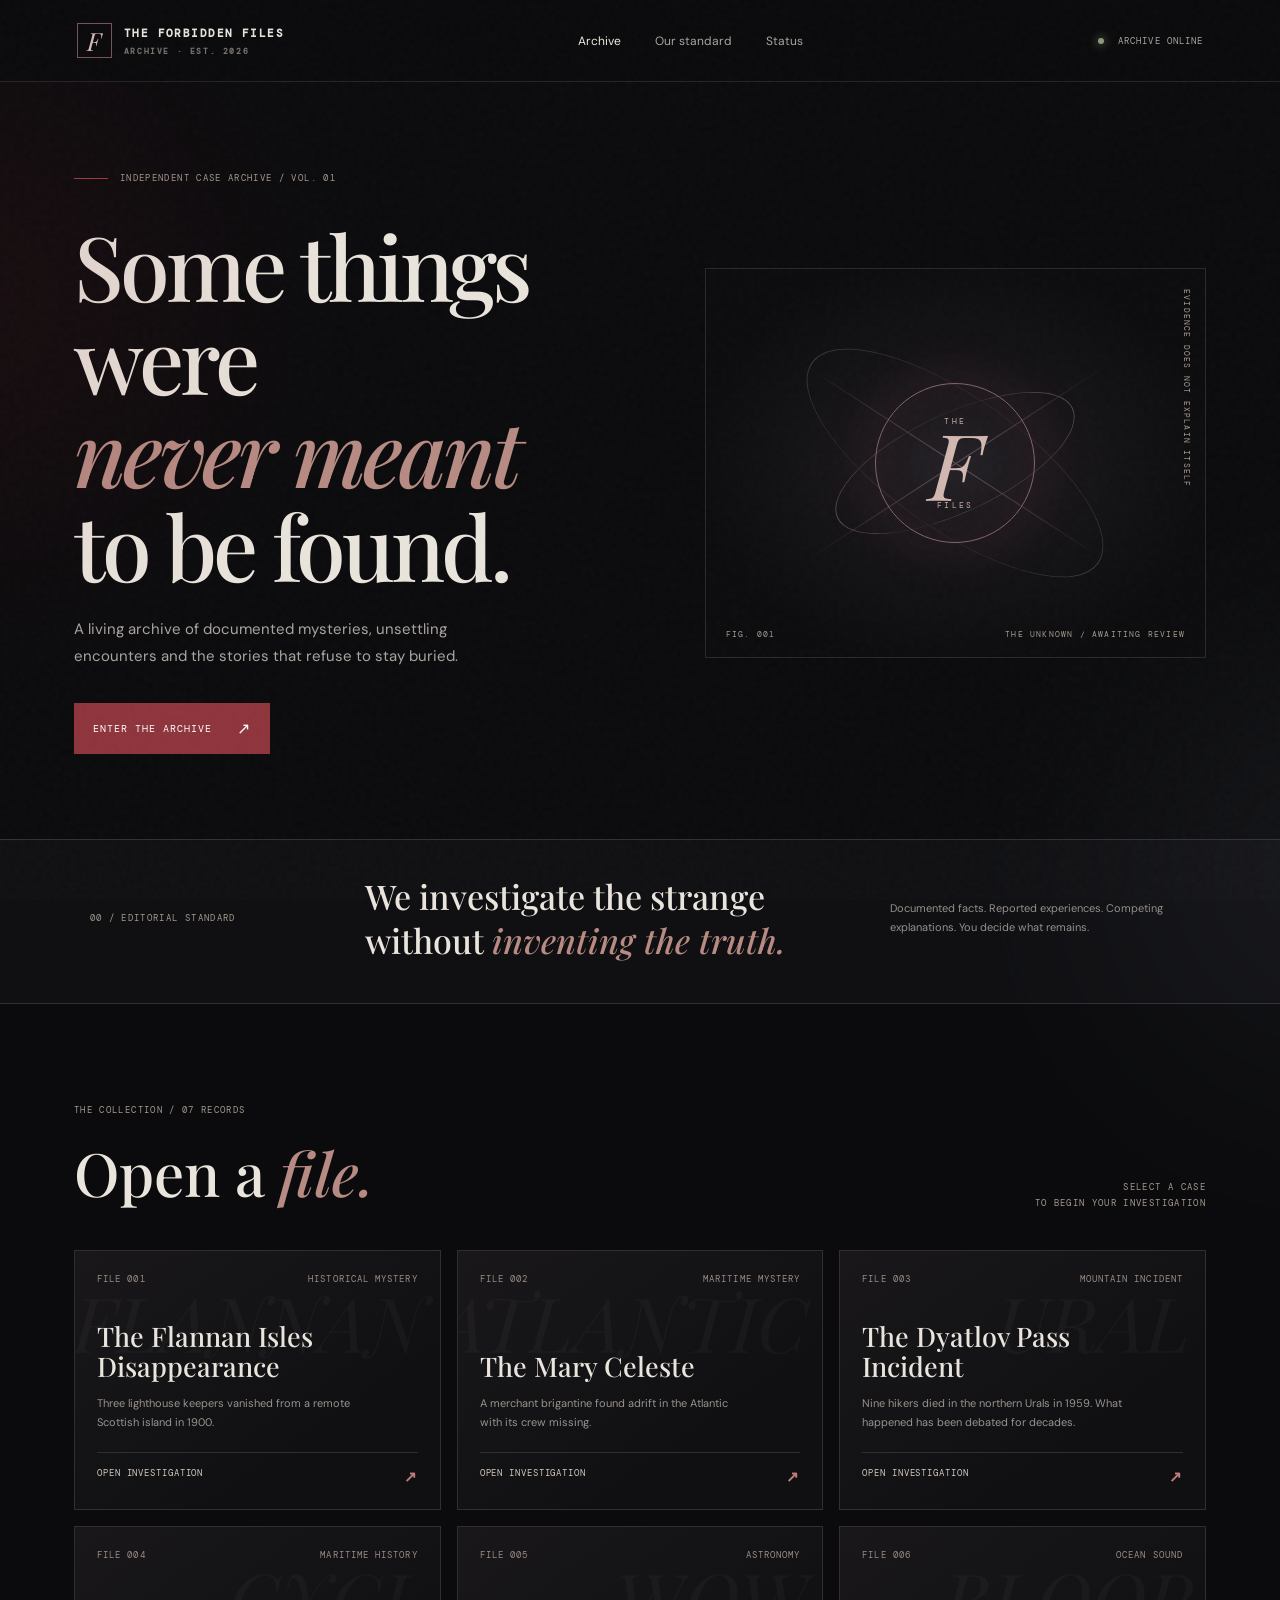
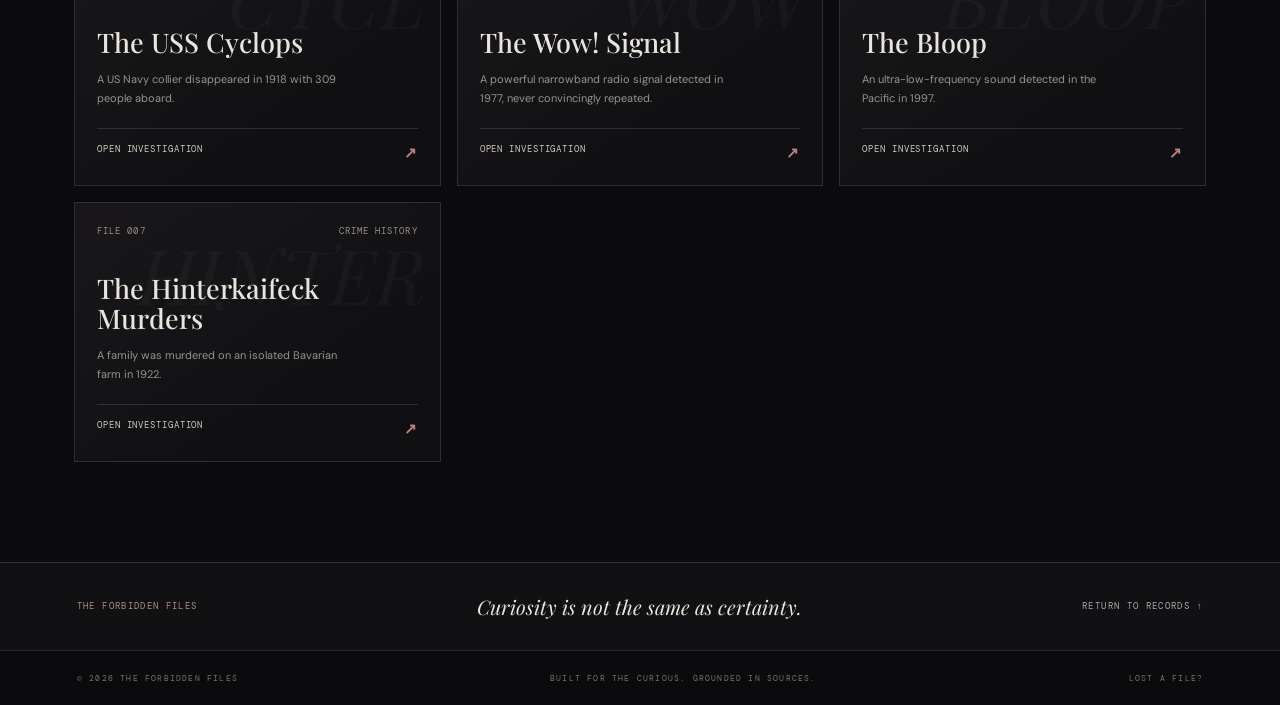
==== commit 9897657d: "Add files via upload" ====
--- a/index.html
+++ b/index.html
@@ -1,9 +1,39 @@
 <!doctype html>
-<html lang="en"><head><meta charset="utf-8"><meta name="viewport" content="width=device-width,initial-scale=1"><meta name="theme-color" content="#09090b"><meta name="description" content="THE FORBIDDEN FILES — real strange, frightening and unexplained cases, investigated through evidence."><title>THE FORBIDDEN FILES — The Archive</title><link rel="preconnect" href="https://fonts.googleapis.com"><link rel="preconnect" href="https://fonts.gstatic.com" crossorigin><link href="https://fonts.googleapis.com/css2?family=DM+Mono:wght@400;500&family=DM+Sans:wght@400;500;600;700&family=Playfair+Display:wght@500;600;700&display=swap" rel="stylesheet"><link rel="stylesheet" href="style.css"><script src="maintenance.js"></script></head>
-<body class="home"><div class="grain"></div><header class="topbar"><a class="brand" href="index.html"><span class="brand-mark">F</span><span>THE FORBIDDEN <b>FILES</b></span></a><nav><a href="#archive">THE ARCHIVE</a><a href="#about">OUR METHOD</a><a class="nav-status" href="#archive">● OPEN ACCESS</a></nav><button class="menu-toggle" aria-label="Open menu" aria-expanded="false">☰</button></header>
+<html lang="en">
+<head>
+<meta charset="utf-8"><meta name="viewport" content="width=device-width,initial-scale=1">
+<meta name="theme-color" content="#0b0b0d"><meta name="description" content="The Forbidden Files — documented mysteries, strange histories and unsettling true cases.">
+<title>The Forbidden Files — Restricted Archive</title><link rel="stylesheet" href="style.css">
+</head>
+<body>
+<div class="grain"></div><div class="ambient ambient-a"></div><div class="ambient ambient-b"></div>
+<header class="topbar">
+  <a class="brand" href="index.html"><span class="brand-mark">F</span><span>THE FORBIDDEN FILES<small>ARCHIVE · EST. 2026</small></span></a>
+  <nav><a class="active" href="index.html">Archive</a><a href="#protocol">Our standard</a><a href="maintenance.html">Status</a></nav>
+  <span class="access"><i></i> ARCHIVE ONLINE</span>
+</header>
 <main>
-<section class="hero"><div class="hero-copy"><div class="eyebrow"><span class="live-dot"></span> INDEPENDENT CASE ARCHIVE · EST. 2026</div><p class="hero-kicker">THE WORLD HAS UNFINISHED STORIES.</p><h1>Some things were<br><em>never meant</em><br>to be found.</h1><p class="hero-intro">Real encounters. Missing people. Signals from the deep. Accounts that refuse to settle. Enter the archive — and decide what the evidence really says.</p><div class="hero-actions"><a class="button button-primary" href="#archive">ENTER THE ARCHIVE <span>↘</span></a><a class="text-link" href="#about">HOW WE INVESTIGATE ↗</a></div></div><div class="hero-visual" aria-label="Illustrated lighthouse in a storm"><div class="storm-moon"></div><div class="sea"></div><div class="sea sea-front"></div><div class="island"></div><div class="lighthouse"><div class="light-beam"></div><div class="lamp"></div><div class="tower"></div></div><div class="visual-coordinate">58°17′ N · 007°35′ W</div><div class="visual-stamp">ARCHIVE<br><b>FILE 001</b><br>UNRESOLVED</div><div class="visual-caption">EILEAN MÒR · OUTER HEBRIDES<br><span>THE LIGHT WENT OUT. THREE MEN DID NOT RETURN.</span></div><div class="hero-orbit"></div><div class="hero-orbit orbit-two"></div></div><div class="hero-bottom"><span>SCROLL TO INVESTIGATE</span><span>ARCHIVE ACCESS: PUBLIC</span><span>VOL. 01 / 2026</span></div></section>
-<div class="ticker"><div>UNEXPLAINED <b>✳</b> DEEP OCEAN <b>✳</b> THE PARANORMAL <b>✳</b> LOST EXPEDITIONS <b>✳</b> STRANGE SIGNALS <b>✳</b> DARK HISTORY <b>✳</b> UNKNOWN CREATURES <b>✳</b> UNEXPLAINED <b>✳</b> DEEP OCEAN <b>✳</b></div></div>
-<section class="section archive-section" id="archive"><div class="section-heading"><div><div class="eyebrow">01 / THE ARCHIVE</div><h2>Open <em>investigations.</em></h2><p>Choose a file. Turn the pages. Examine what was left behind.</p></div><div class="archive-count"><strong id="caseCount">07</strong><span>AVAILABLE FILES</span></div></div><div class="filter-row"><span>FILTER BY SUBJECT</span><div id="filters"><button class="filter active" data-filter="all">ALL FILES</button><button class="filter" data-filter="sea">THE SEA</button><button class="filter" data-filter="disappearance">DISAPPEARANCES</button><button class="filter" data-filter="space">SIGNALS & SPACE</button><button class="filter" data-filter="crime">DARK HISTORY</button></div></div><div class="case-grid" id="caseGrid"></div></section>
-<section class="manifesto" id="about"><div class="manifesto-mark">F</div><div class="eyebrow">02 / OUR METHOD</div><h2>Fear is easy.<br><em>Evidence is harder.</em></h2><p>We investigate real events, not invented proof. Every file separates documented facts from disputed accounts, folklore and speculation. Some mysteries remain open. Some have ordinary explanations. We follow the record wherever it leads.</p><div class="method-stamps"><span>DOCUMENTED SOURCES</span><span>NO FABRICATED EVIDENCE</span><span>THEORIES LABELLED</span></div></section>
-</main><footer class="footer"><a class="brand" href="index.html"><span class="brand-mark">F</span><span>THE FORBIDDEN <b>FILES</b></span></a><span>THE RECORD ENDS. THE QUESTIONS REMAIN.</span><a href="mailto:">CONTACT THE ARCHIVE ↗</a></footer><script src="stories.js"></script><script src="app.js"></script></body></html>+<section class="hero">
+  <div class="hero-copy">
+    <p class="eyebrow"><span class="line"></span> INDEPENDENT CASE ARCHIVE / VOL. 01</p>
+    <h1>Some things were<br><em>never meant</em><br>to be found.</h1>
+    <p class="hero-intro">A living archive of documented mysteries, unsettling encounters and the stories that refuse to stay buried.</p>
+    <a class="button button-primary" href="#files">Enter the archive <span>↗</span></a>
+  </div>
+  <div class="hero-art">
+    <div class="orbit orbit-one"></div><div class="orbit orbit-two"></div>
+    <div class="hero-seal"><span>THE</span><strong>F</strong><span>FILES</span></div>
+    <div class="hero-caption"><span>FIG. 001</span><span>THE UNKNOWN / AWAITING REVIEW</span></div>
+    <div class="hero-vertical">EVIDENCE DOES NOT EXPLAIN ITSELF</div>
+  </div>
+</section>
+<section class="manifesto" id="protocol"><div class="section-index">00 / EDITORIAL STANDARD</div><p>We investigate the strange without <em>inventing the truth.</em></p><span>Documented facts. Reported experiences. Competing explanations. You decide what remains.</span></section>
+<section class="files-section" id="files">
+  <div class="section-heading"><div><p class="eyebrow">THE COLLECTION / 07 RECORDS</p><h2>Open a <em>file.</em></h2></div><div class="section-note">SELECT A CASE<br>TO BEGIN YOUR INVESTIGATION</div></div>
+  <div class="file-grid" id="fileGrid"></div>
+</section>
+<section class="closing-strip"><span>THE FORBIDDEN FILES</span><p>Curiosity is not the same as certainty.</p><a href="#files">RETURN TO RECORDS ↑</a></section>
+</main>
+<footer><span>© 2026 THE FORBIDDEN FILES</span><span>BUILT FOR THE CURIOUS. GROUNDED IN SOURCES.</span><a href="404.html">LOST A FILE?</a></footer>
+<script src="maintenance.js"></script><script src="app.js"></script>
+</body></html>
--- a/style.css
+++ b/style.css
@@ -1,2 +1,12 @@
-*{box-sizing:border-box}html{scroll-behavior:smooth;scroll-padding-top:90px}body{margin:0;background:#09090b;color:#eee9df;font:15px/1.75 "DM Sans",Arial,sans-serif;overflow-x:hidden}a{color:inherit;text-decoration:none}button{font:inherit;color:inherit}.grain{position:fixed;inset:0;pointer-events:none;z-index:50;opacity:.035;background-image:url("data:image/svg+xml,%3Csvg viewBox='0 0 180 180' xmlns='http://www.w3.org/2000/svg'%3E%3Cfilter id='n'%3E%3CfeTurbulence type='fractalNoise' baseFrequency='.8' numOctaves='3' stitchTiles='stitch'/%3E%3C/filter%3E%3Crect width='100%25' height='100%25' filter='url(%23n)' opacity='.5'/%3E%3C/svg%3E")}.topbar{height:76px;padding:0 6%;display:flex;align-items:center;justify-content:space-between;border-bottom:1px solid #ffffff15;position:relative;z-index:10;background:#09090bee}.brand{display:flex;align-items:center;gap:12px;font:11px "DM Mono",monospace;letter-spacing:.13em}.brand b{color:#fff}.brand-mark{width:32px;height:35px;border:1px solid #b34b50;display:grid;place-items:center;color:#df777a;font:25px "Playfair Display",serif}.topbar nav{display:flex;gap:32px;font:10px "DM Mono",monospace;letter-spacing:.13em;color:#c3bdb2}.topbar nav a:hover,.back-link:hover{color:#e37a7c}.nav-status{color:#e2a2a2}.menu-toggle{display:none;background:none;border:0;font-size:23px}.hero{height:min(790px,calc(100svh - 76px));min-height:650px;position:relative;display:flex;align-items:center;padding:70px 9%;overflow:hidden}.hero-copy{position:relative;z-index:2;max-width:610px}.eyebrow{font:10px "DM Mono",monospace;letter-spacing:.16em;color:#c1b8aa}.live-dot{display:inline-block;width:6px;height:6px;border-radius:50%;background:#c04d52;margin-right:9px;box-shadow:0 0 12px #c04d52}.hero-kicker{font:10px "DM Mono",monospace;letter-spacing:.2em;color:#d16a6e;margin:44px 0 18px}.hero h1,.case-hero h1{font:600 clamp(55px,7vw,96px)/.98 "Playfair Display",Georgia,serif;letter-spacing:-.045em;margin:0}.hero h1 em,.section-heading h2 em,.manifesto h2 em,.paper-page h2 em,.evidence-room h2 em,.system-card h1 em{color:#c8aaa3;font-weight:500}.hero-intro{color:#b3aea5;max-width:440px;margin:27px 0 32px;font-size:15px}.hero-actions{display:flex;align-items:center;gap:26px;flex-wrap:wrap}.button,.turn-button{display:inline-flex;align-items:center;gap:22px;padding:13px 19px;background:#a63d43;border:1px solid #b54c51;color:#fff;font:10px "DM Mono",monospace;letter-spacing:.12em;transition:.25s;cursor:pointer}.button:hover,.turn-button:hover{background:#c45258;transform:translateY(-2px)}.text-link{font:10px "DM Mono",monospace;letter-spacing:.12em;color:#d1c9bd}.hero-visual{position:absolute;right:0;top:0;width:56%;height:100%;overflow:hidden;opacity:.84;background:radial-gradient(ellipse at 65% 35%,#3b4146,#171a1d 48%,#09090b 78%)}.storm-moon{position:absolute;right:25%;top:18%;width:160px;height:160px;border-radius:50%;background:radial-gradient(circle at 35% 35%,#d4d0c2,#666d70 65%,#252a2d);opacity:.4;filter:blur(2px)}.sea{position:absolute;bottom:0;left:-5%;width:115%;height:43%;background:repeating-linear-gradient(174deg,transparent 0 12px,#858d91 13px,#101518 15px,transparent 17px 29px);opacity:.25}.sea-front{height:25%;filter:blur(3px);opacity:.4}.island{position:absolute;bottom:29%;right:10%;width:80%;height:20%;background:linear-gradient(170deg,#454747,#111516 75%);clip-path:polygon(0 100%,12% 70%,25% 75%,38% 33%,51% 42%,64% 0,76% 35%,100% 62%,100% 100%)}.lighthouse{position:absolute;bottom:41%;right:37%;width:65px;height:180px}.tower{position:absolute;bottom:0;left:18px;width:28px;height:150px;background:linear-gradient(90deg,#88877f,#e5e0d4 45%,#77766f);clip-path:polygon(25% 0,75% 0,100% 100%,0 100%)}.lamp{position:absolute;top:13px;left:13px;width:38px;height:27px;border:5px solid #aaa79c;background:#f5dfa7;box-shadow:0 0 25px #e4c98c}.light-beam{position:absolute;top:24px;left:-230px;width:275px;height:54px;background:linear-gradient(90deg,transparent,#f1dca055);clip-path:polygon(100% 40%,100% 60%,0 100%,0 0)}.visual-coordinate{position:absolute;top:12%;right:10%;font:10px "DM Mono";color:#c1c0b8}.visual-stamp{position:absolute;top:25%;right:13%;border:1px solid #a94a4c88;padding:10px 14px;color:#c4b8aa;font:10px/1.8 "DM Mono";transform:rotate(8deg)}.visual-stamp b{color:#e07a7d}.visual-caption{position:absolute;bottom:7%;right:8%;font:10px/1.8 "DM Mono";text-align:right;letter-spacing:.12em}.visual-caption span{color:#aaa;font-size:8px}.hero-orbit{position:absolute;border:1px solid #ffffff12;border-radius:50%;width:700px;height:700px;right:-15%;top:-12%}.orbit-two{width:900px;height:900px;right:-25%;top:-27%}.hero-bottom{position:absolute;bottom:22px;left:9%;right:9%;display:flex;justify-content:space-between;font:9px "DM Mono";letter-spacing:.12em;color:#918c84}.ticker{overflow:hidden;border-block:1px solid #282528;padding:16px 0;color:#a19a90;font:10px "DM Mono";letter-spacing:.18em;white-space:nowrap}.ticker div{min-width:max-content;animation:marquee 45s linear infinite}.ticker b{color:#bd5055;margin:0 24px}@keyframes marquee{to{transform:translateX(-25%)}}.section{padding:100px 8%}.section-heading{display:flex;justify-content:space-between;align-items:end;margin-bottom:40px}.section-heading h2,.manifesto h2{font:600 clamp(40px,5vw,66px)/1.1 "Playfair Display",serif;letter-spacing:-.035em;margin:12px 0}.section-heading p{color:#a7a198;margin:0}.archive-count{display:flex;flex-direction:column;text-align:right}.archive-count strong{font:48px "Playfair Display";color:#c85a5e}.archive-count span{font:9px "DM Mono";letter-spacing:.12em;color:#a29b91}.filter-row{display:flex;gap:20px;align-items:center;flex-wrap:wrap;border-block:1px solid #29272a;padding:16px 0;margin-bottom:30px}.filter-row>span{font:9px "DM Mono";letter-spacing:.12em;color:#918b83}.filter{background:transparent;border:1px solid #3a3638;padding:8px 12px;font:9px "DM Mono";letter-spacing:.08em;color:#aaa39a;cursor:pointer}.filter.active,.filter:hover{border-color:#b84b50;color:#fff;background:#9f343a33}.case-grid{display:grid;grid-template-columns:repeat(3,1fr);gap:22px}.case-card{border:1px solid #302c2d;background:#101012;display:block;transition:.35s;opacity:0;transform:translateY(18px)}.case-card.shown{opacity:1;transform:none}.case-card:hover{border-color:#a34a4e;transform:translateY(-5px)}.card-art{height:190px;position:relative;overflow:hidden;display:flex;align-items:center;justify-content:center;background:radial-gradient(ellipse at 50% 40%,#3d4142,#111416 70%)}.card-art:before,.cover-art:before{content:"";position:absolute;inset:0;background:linear-gradient(135deg,#ffffff12,transparent 50%),repeating-linear-gradient(0deg,transparent 0 8px,#ffffff06 9px)}.art-index,.art-caption{position:absolute;left:16px;top:14px;font:9px "DM Mono";letter-spacing:.13em;color:#c6bdb0}.art-caption{top:auto;bottom:14px;color:#b0a79b}.art-symbol{font:90px "Playfair Display";color:#bca9a1;text-shadow:0 0 35px #b05c5d66}.art-ship,.art-cyclops{background:radial-gradient(ellipse at 50% 60%,#455056,#111719 70%)}.art-mountain{background:radial-gradient(ellipse at 50% 45%,#5b6062,#15191c 75%)}.art-signal{background:radial-gradient(ellipse at 50% 50%,#342e45,#0d0c14 75%)}.art-bloop{background:radial-gradient(ellipse at 50% 50%,#25434c,#081215 75%)}.art-farm{background:radial-gradient(ellipse at 50% 50%,#43372f,#100f0e 75%)}.card-meta{display:flex;justify-content:space-between;padding:17px 17px 0;color:#c66a6d;font:9px "DM Mono";letter-spacing:.09em}.case-card h3{font:25px/1.12 "Playfair Display";margin:9px 17px}.case-card>p{margin:0 17px 20px;color:#a8a198;font-size:13px;line-height:1.6;min-height:62px}.card-bottom{border-top:1px solid #29272a;padding:12px 17px;display:flex;justify-content:space-between;font:9px "DM Mono";letter-spacing:.08em;color:#938c83}.card-bottom b{color:#e0d8cd}.manifesto{padding:100px 18%;background:radial-gradient(ellipse at 75% 50%,#291a1d,#111012 60%,#0b0b0d);border-block:1px solid #292326;position:relative}.manifesto-mark{position:absolute;right:13%;top:18%;font:250px "Playfair Display";color:#ffffff08}.manifesto p{max-width:620px;color:#bcb4aa}.method-stamps{display:flex;gap:12px;flex-wrap:wrap;margin-top:28px}.method-stamps span,.cover-stamps span{border:1px solid #654246;padding:7px 10px;font:9px "DM Mono";letter-spacing:.1em;color:#d6b7b1}.footer{min-height:90px;padding:24px 6%;display:flex;justify-content:space-between;align-items:center;gap:20px;color:#958e85;font:9px "DM Mono";letter-spacing:.1em;border-top:1px solid #282528}.footer .brand{color:#e9e5dc}.back-link{font:10px "DM Mono";letter-spacing:.12em}.reader-heading{padding:24px 7%;border-bottom:1px solid #302b2c;display:flex;align-items:center;justify-content:space-between;gap:16px}.reader-title{font:16px "Playfair Display";color:#d9d0c5}.reader-heading>a:last-child{font:9px "DM Mono";color:#c96a6e}.reader-stage{max-width:1160px;margin:35px auto 70px;padding:0 24px;perspective:1800px}.file-cover{min-height:590px;display:grid;grid-template-columns:1fr 1fr;background:#141416;border:1px solid #393334;box-shadow:0 25px 80px #0009}.cover-art{min-height:590px;position:relative;display:grid;place-items:center;background:radial-gradient(ellipse at 50% 50%,#465054,#111517 75%);overflow:hidden}.cover-art .art-symbol{font-size:190px}.cover-copy{padding:65px 9%;display:flex;flex-direction:column;justify-content:center}.cover-number{font:76px "Playfair Display";color:#b84b50;margin:22px 0 0}.cover-copy h1{font:600 clamp(42px,5vw,65px)/1.04 "Playfair Display";margin:0;letter-spacing:-.04em}.cover-sub{font:10px "DM Mono";letter-spacing:.11em;color:#c0b8ac;margin:20px 0}.cover-hook{font:17px/1.7 "Playfair Display";color:#d3c9bc;max-width:440px}.cover-stamps{display:flex;gap:9px;flex-wrap:wrap;margin-top:24px}.turn-controls{display:flex;align-items:center;justify-content:space-between;gap:16px;padding:18px 0;border-bottom:1px solid #302c2d;color:#9f978d;font:9px "DM Mono";letter-spacing:.12em}.turn-button{padding:12px 15px}.turn-button.secondary{background:transparent;border-color:#4b4140;color:#c9c0b5}.page-progress{width:150px}.page-progress>div{height:2px;background:#373033;margin-top:7px}.page-progress i{display:block;height:2px;background:#c45459}.book-spread{display:grid;grid-template-columns:.86fr 1.14fr;min-height:650px;box-shadow:0 25px 80px #0009;transform-origin:left center}.page-side{background:linear-gradient(145deg,#201d1a,#111012);padding:38px;display:flex;flex-direction:column;border:1px solid #453b37;position:relative}.page-label,.page-folio{font:9px "DM Mono";letter-spacing:.12em;color:#a69a8e}.page-illustration{flex:1;min-height:350px;margin:25px 0;background:radial-gradient(ellipse at 50% 45%,#586064,#171b1e 75%);border:1px solid #70605a33;display:flex;flex-direction:column;align-items:center;justify-content:center;position:relative;overflow:hidden}.page-illustration:after{content:"";position:absolute;inset:0;background:repeating-linear-gradient(0deg,transparent 0 6px,#ffffff08 7px)}.visual-main{font:clamp(30px,5vw,64px) "Playfair Display";color:#c8b7ac;text-shadow:0 5px 30px #000;z-index:1;text-align:center;padding:10px}.visual-detail{z-index:1;font:9px "DM Mono";letter-spacing:.15em;color:#c9bcb0}.visual-cross{position:absolute;right:16px;top:14px;color:#bd585c;font-size:23px}.page-caption{font:italic 13px "Playfair Display";color:#aaa094;margin-bottom:24px}.paper-page{background:#e8dfce;color:#282522;padding:45px clamp(28px,6vw,76px);position:relative;display:flex;flex-direction:column;border:1px solid #c6bba9;box-shadow:inset 0 0 50px #75634a1c}.paper-page:before{content:"";position:absolute;left:18px;top:0;bottom:0;border-left:1px solid #c5b5a1}.paper-top,.paper-bottom{display:flex;justify-content:space-between;gap:12px;font:8px "DM Mono";letter-spacing:.1em;color:#766d61;border-bottom:1px solid #bcb09d;padding-bottom:12px;margin-bottom:32px}.paper-page .eyebrow{color:#9b4244}.paper-page h2{font:600 clamp(36px,4vw,53px)/1.06 "Playfair Display";margin:13px 0 25px;letter-spacing:-.03em}.paper-page p{font:15px/1.9 "DM Sans";color:#37312b;margin:0 0 17px}.paper-page blockquote{border-left:3px solid #a64449;margin:12px 0 24px;padding:7px 0 7px 20px;font:italic 19px/1.5 "Playfair Display";color:#5a3535}.paper-page cite{display:block;font:9px "DM Mono";font-style:normal;color:#776b60;margin-top:10px}.paper-bottom{border:0;border-top:1px solid #bcb09d;padding-top:12px;margin:auto 0 0}.page-leaving{animation:pageOut .23s ease forwards}.page-entering{animation:pageIn .42s cubic-bezier(.2,.8,.2,1) both}@keyframes pageOut{to{opacity:0;transform:rotateY(-8deg) translateX(-25px)}}@keyframes pageIn{from{opacity:0;transform:rotateY(8deg) translateX(25px)}to{opacity:1;transform:none}}.evidence-room{padding:45px 0}.evidence-room h2{font:600 clamp(42px,5vw,65px)/1.05 "Playfair Display";margin:15px 0}.evidence-intro{max-width:570px;color:#aaa198}.evidence-grid{display:grid;grid-template-columns:repeat(2,1fr);gap:16px;margin:35px 0 60px}.evidence-card{display:grid;grid-template-columns:150px 1fr;border:1px solid #383133;background:#111013;min-height:150px}.evidence-thumb{background:linear-gradient(145deg,#393536,#151416);display:flex;flex-direction:column;justify-content:space-between;padding:13px;border-right:1px solid #4b3d3e;color:#c6aaa0}.evidence-thumb span{font:8px "DM Mono";letter-spacing:.1em}.evidence-thumb b{font:27px "Playfair Display";align-self:center}.evidence-1{background:linear-gradient(145deg,#344147,#14191c)}.evidence-2{background:linear-gradient(145deg,#4a4032,#171411)}.evidence-3{background:linear-gradient(145deg,#302c45,#111018)}.evidence-card>div:last-child{padding:16px}.evidence-card h3{font:19px "Playfair Display";margin:0 0 5px}.evidence-card p{font-size:12px;color:#aaa198;line-height:1.55;margin:0 0 10px}.evidence-card small{font:8px "DM Mono";color:#cf7779;letter-spacing:.1em}.theory-panel{border-block:1px solid #393133;padding:32px 0;display:grid;grid-template-columns:.7fr 1.3fr;gap:35px}.theory-panel h3{font:29px "Playfair Display";margin:10px 0}.theory{padding:15px 0;border-bottom:1px solid #302a2c}.theory b{font:18px "Playfair Display"}.theory p{color:#aaa198;font-size:13px;margin:5px 0}.theory span{font:8px "DM Mono";letter-spacing:.1em;color:#d07879}.verdict{margin:60px 0;padding:40px 8%;background:radial-gradient(ellipse at 85% 20%,#3b2024,#171315 70%);border:1px solid #54383b;position:relative}.verdict h2{font:600 clamp(36px,4vw,54px)/1.1 "Playfair Display";max-width:700px}.verdict p{max-width:730px;color:#d0c6ba;line-height:1.85}.verdict-stamp{display:inline-block;border:1px solid #d36c70;color:#e58b8e;padding:8px 12px;font:9px "DM Mono";letter-spacing:.1em;margin-top:16px}.sources{border-top:1px solid #383133;padding-top:30px}.sources>p{color:#a9a096}.sources ol{padding-left:20px}.sources li{padding:10px 0;color:#d9d0c4}.sources li a{color:#e4a3a4;text-decoration:underline;text-underline-offset:3px}.sources li small{display:block;color:#948b82;font-size:11px}.related{display:flex;justify-content:space-between;gap:20px;padding:35px 0;font:10px "DM Mono";letter-spacing:.1em;color:#e2a1a3}.system-page{min-height:100svh;display:grid;place-items:center;padding:24px;background:radial-gradient(ellipse at 50% 40%,#241719,#09090b 70%)}.system-card{max-width:650px;text-align:center;padding:60px 25px}.system-card .brand-mark{margin:0 auto 35px;width:48px;height:52px;font-size:35px}.system-card h1{font:600 clamp(43px,7vw,70px)/1.05 "Playfair Display";margin:20px 0}.system-card p{color:#aaa198;max-width:450px;margin:0 auto 30px}.system-code{display:block;margin-top:35px;font:9px "DM Mono";letter-spacing:.15em;color:#9b7776}.loading{padding:100px;text-align:center;font:11px "DM Mono";letter-spacing:.15em;color:#c46b6f}
-@media(max-width:850px){.hero{padding:55px 7%;min-height:680px}.hero-visual{width:65%;opacity:.48}.hero-copy{max-width:560px}.case-grid{grid-template-columns:repeat(2,1fr)}.section{padding:75px 6%}.manifesto{padding:80px 10%}.file-cover{grid-template-columns:1fr}.cover-art{min-height:290px}.cover-art .art-symbol{font-size:120px}.cover-copy{padding:35px}.book-spread{grid-template-columns:1fr}.page-side{min-height:300px;padding:24px}.page-illustration{min-height:180px;margin:15px 0}.paper-page{min-height:550px;padding:35px 32px 30px}.theory-panel{grid-template-columns:1fr}.reader-stage{padding:0 15px}}@media(max-width:600px){.topbar{height:65px;padding:0 5%}.topbar nav{display:none;position:absolute;top:64px;left:0;right:0;background:#101012;padding:20px;flex-direction:column;gap:20px;border-bottom:1px solid #383133}.topbar nav.nav-open{display:flex}.menu-toggle{display:block}.back-link{font-size:8px}.hero{height:auto;min-height:690px;padding:70px 7% 80px;align-items:flex-start}.hero-visual{width:100%;opacity:.36}.hero-copy{padding-top:40px}.hero h1{font-size:58px}.hero-kicker{margin-top:36px}.hero-bottom{left:7%;right:7%;font-size:7px}.hero-bottom span:nth-child(2){display:none}.section{padding:65px 6%}.section-heading{align-items:start}.section-heading h2{font-size:43px}.archive-count strong{font-size:35px}.filter-row{align-items:flex-start}.filter-row>span{width:100%}#filters{display:flex;gap:6px;flex-wrap:wrap}.filter{font-size:8px;padding:7px}.case-grid{grid-template-columns:1fr;gap:15px}.card-art{height:170px}.case-card h3{font-size:24px}.manifesto{padding:70px 8%}.manifesto h2{font-size:47px}.manifesto-mark{font-size:150px;right:4%}.footer{flex-wrap:wrap;justify-content:center;text-align:center}.footer>*{width:100%;justify-content:center}.reader-heading{padding:18px 5%;flex-wrap:wrap}.reader-title{order:3;width:100%}.reader-stage{margin:15px auto 45px;padding:0 10px}.cover-art{min-height:230px}.cover-copy{padding:28px 24px}.cover-number{font-size:55px}.cover-copy h1{font-size:44px}.cover-hook{font-size:15px}.turn-controls{gap:8px;flex-wrap:wrap}.turn-button{font-size:8px;padding:11px}.page-progress{order:3;width:100%;text-align:center}.page-side{min-height:245px;padding:18px}.paper-page{padding:30px 24px;min-height:620px}.paper-page:before{left:11px}.paper-page h2{font-size:37px}.paper-page p{font-size:14px;line-height:1.8}.evidence-grid{grid-template-columns:1fr}.evidence-card{grid-template-columns:112px 1fr}.evidence-card>div:last-child{padding:12px}.theory-panel{gap:12px}.verdict{padding:30px 23px}.related{flex-direction:column}.system-card{padding:35px 15px}}
+@import url('https://fonts.googleapis.com/css2?family=DM+Mono:wght@400;500&family=DM+Sans:wght@400;500;600;700&family=Playfair+Display:ital,wght@0,500;0,600;0,700;1,500;1,600&display=swap');
+:root{--bg:#0b0b0d;--panel:#111114;--panel2:#17171b;--ink:#e9e4dc;--muted:#96918b;--red:#a33b42;--line:#303035;--gold:#b5a17d;--serif:'Playfair Display',Georgia,serif;--sans:'DM Sans',Arial,sans-serif;--mono:'DM Mono',monospace}
+*{box-sizing:border-box}html{scroll-behavior:smooth}body{margin:0;background:var(--bg);color:var(--ink);font-family:var(--sans);min-height:100vh;overflow-x:hidden}a{color:inherit;text-decoration:none}.grain{position:fixed;inset:0;pointer-events:none;z-index:5;opacity:.12;background-image:url("data:image/svg+xml,%3Csvg viewBox='0 0 180 180' xmlns='http://www.w3.org/2000/svg'%3E%3Cfilter id='n'%3E%3CfeTurbulence type='fractalNoise' baseFrequency='.9' numOctaves='3' stitchTiles='stitch'/%3E%3C/filter%3E%3Crect width='100%25' height='100%25' filter='url(%23n)' opacity='.22'/%3E%3C/svg%3E")}.ambient{position:absolute;width:440px;height:440px;border-radius:50%;filter:blur(120px);opacity:.11;pointer-events:none}.ambient-a{background:#8b222d;top:80px;left:-250px}.ambient-b{background:#59606e;top:650px;right:-280px}
+.topbar{height:82px;padding:0 clamp(20px,6vw,88px);display:flex;align-items:center;justify-content:space-between;border-bottom:1px solid #252529;position:relative;z-index:2;background:#0b0b0ddd;backdrop-filter:blur(14px)}.brand{display:flex;gap:12px;align-items:center;font:600 11px var(--mono);letter-spacing:.13em}.brand small{display:block;color:#77716d;font-size:8px;letter-spacing:.2em;margin-top:6px}.brand-mark{width:35px;height:35px;border:1px solid #765258;color:#d8b8b5;display:grid;place-items:center;font:italic 25px var(--serif)}nav{display:flex;gap:34px;color:#aaa5a0;font-size:12px}nav a:hover,nav .active{color:#f0e9df}.access{font:9px var(--mono);letter-spacing:.12em;color:#aaa5a0}.access i{display:inline-block;width:6px;height:6px;border-radius:50%;background:#8d9b78;margin-right:8px;box-shadow:0 0 10px #8d9b78}
+.hero{max-width:1260px;margin:auto;min-height:590px;padding:90px 5vw 85px;display:grid;grid-template-columns:1.05fr .95fr;align-items:center;gap:6vw}.eyebrow,.section-index,.section-note,.hero-caption,.hero-vertical,.reader-top,.reader-rail,.page-top,.page-bottom,.source-panel .eyebrow,footer,.closing-strip>a,.closing-strip>span{font:9px var(--mono);letter-spacing:.15em;color:#a49a8d}.eyebrow{display:flex;align-items:center;gap:12px}.line{height:1px;width:34px;background:var(--red)}h1,h2,p{margin-top:0}.hero h1{font:500 clamp(52px,7vw,92px)/1.04 var(--serif);letter-spacing:-.045em;margin:34px 0 25px}.hero h1 em,.section-heading h2 em,.reader-heading h1 em{color:#b78b83;font-weight:500}.hero-intro{max-width:410px;color:#aaa5a0;font-size:15px;line-height:1.85;margin-bottom:32px}.button{display:inline-flex;align-items:center;justify-content:center;gap:25px;padding:14px 18px;border:1px solid var(--line);font:10px var(--mono);letter-spacing:.1em;text-transform:uppercase;cursor:pointer;transition:.25s ease;background:transparent;color:var(--ink)}.button span{font-size:16px}.button-primary{background:#8f343c;border-color:#8f343c;color:#fff}.button-primary:hover{background:#aa4650;transform:translateY(-2px)}.button-quiet:hover{border-color:#8b5559;color:#fff}.hero-art{height:390px;position:relative;display:grid;place-items:center;border:1px solid #29282c;background:radial-gradient(ellipse at center,#242025 0,#121114 48%,#0c0c0e 75%);overflow:hidden}.hero-art:before,.hero-art:after{content:"";position:absolute;width:70%;height:1px;background:linear-gradient(90deg,transparent,#635055,transparent);transform:rotate(-33deg)}.hero-art:after{transform:rotate(33deg)}.orbit{position:absolute;border:1px solid #59464a;border-radius:50%;width:260px;height:260px;transform:rotate(-25deg) scaleY(.38)}.orbit-two{width:350px;height:350px;border-color:#39343a;transform:rotate(35deg) scaleY(.38)}.hero-seal{width:160px;height:160px;border:1px solid #80656a;border-radius:50%;display:flex;align-items:center;justify-content:center;flex-direction:column;color:#c8aaa6;box-shadow:0 0 65px #7d313322,inset 0 0 35px #7d313322;z-index:1}.hero-seal strong{font:italic 92px/.8 var(--serif);color:#d2b8b0}.hero-seal span{font:8px var(--mono);letter-spacing:.3em}.hero-caption{position:absolute;bottom:18px;left:20px;right:20px;display:flex;justify-content:space-between;font-size:8px}.hero-vertical{position:absolute;right:13px;top:20px;writing-mode:vertical-rl;font-size:8px}
+.manifesto{border-top:1px solid var(--line);border-bottom:1px solid var(--line);padding:34px 7vw 40px;display:grid;grid-template-columns:1fr 2fr 1.2fr;gap:25px;align-items:center;background:#101013}.manifesto p{font:500 clamp(21px,3vw,34px)/1.3 var(--serif);margin:0}.manifesto p em{color:#b78b83}.manifesto>span{font-size:11px;line-height:1.8;color:#96918b;max-width:280px}
+.files-section{max-width:1260px;margin:auto;padding:100px 5vw}.section-heading{display:flex;align-items:end;justify-content:space-between;margin-bottom:38px}.section-heading h2{font:500 clamp(40px,5vw,60px) var(--serif);margin:16px 0 0}.section-note{text-align:right;line-height:1.8}.file-grid{display:grid;grid-template-columns:repeat(3,1fr);gap:16px}.file-card{min-height:260px;border:1px solid #302e32;background:linear-gradient(145deg,#19171a,#101013 70%);padding:22px;display:flex;flex-direction:column;position:relative;overflow:hidden;transition:.3s}.file-card:hover{border-color:#80565b;transform:translateY(-4px);background:linear-gradient(145deg,#211a1e,#121114 70%)}.file-card:after{content:attr(data-mark);position:absolute;right:14px;top:20px;font:italic 76px var(--serif);color:#ffffff08}.file-meta{display:flex;justify-content:space-between;color:#9b8c84;font:9px var(--mono);letter-spacing:.12em}.file-card h3{font:500 27px/1.14 var(--serif);margin:auto 0 12px;max-width:270px}.file-card p{font-size:11px;line-height:1.7;color:#99938e;max-width:260px;margin:0 0 20px}.file-open{border-top:1px solid #302e32;padding-top:14px;display:flex;justify-content:space-between;color:#d3c7bc;font:9px var(--mono);letter-spacing:.1em}.file-open b{color:#c07d7d;font-size:15px}.closing-strip{padding:30px 6vw;border-top:1px solid var(--line);display:flex;align-items:center;justify-content:space-between;background:#111114}.closing-strip>span{color:#b18b83}.closing-strip p{font:italic 20px var(--serif);margin:0}.closing-strip>a{color:#aaa}footer{border-top:1px solid #252529;padding:22px 6vw;display:flex;justify-content:space-between;font-size:8px;color:#77716d}
+.reader{max-width:1100px;margin:auto;padding:35px 24px 80px}.reader-top{display:flex;align-items:center;justify-content:space-between;padding-bottom:25px;border-bottom:1px solid var(--line)}.back-link{color:#c3b5a9}.status-pill{border:1px solid #6c5554;color:#c69b94;padding:6px 9px;font-size:8px}.reader-heading{text-align:center;padding:52px 10px 40px}.reader-heading .eyebrow{justify-content:center}.reader-heading h1{font:500 clamp(38px,6vw,68px)/1.05 var(--serif);margin:18px 0}.reader-heading>p:last-child{color:#a49d96;font-size:13px}.reader-layout{display:grid;grid-template-columns:130px minmax(0,1fr);gap:22px;align-items:stretch}.reader-rail{padding:20px 8px;display:flex;flex-direction:column;gap:13px;font-size:8px}.reader-rail strong,.reader-rail b{color:#d7ccc0;font-weight:400;font-size:10px}.progress-track{height:2px;background:#39363a}.progress-track i{display:block;height:100%;width:20%;background:#a34b50;transition:width .3s}.rail-rule{height:1px;background:#302e32;margin:7px 0}.book-page{background:radial-gradient(ellipse at 90% 10%,#fff5e908,transparent 35%),linear-gradient(135deg,#e7dfd1,#d8cebf);color:#252322;min-height:420px;height:min(56vh,540px);display:flex;flex-direction:column;padding:24px clamp(22px,5vw,65px);box-shadow:0 20px 70px #0008;position:relative;overflow:hidden}.book-page:before{content:"";position:absolute;inset:0;opacity:.12;pointer-events:none;background:repeating-linear-gradient(0deg,transparent 0 4px,#7e71621a 5px)}.page-top,.page-bottom{position:relative;z-index:1;color:#71665b;display:flex;justify-content:space-between;font-size:8px}.page-content{position:relative;z-index:1;margin:auto 0;max-height:calc(100% - 55px);overflow:auto;scrollbar-width:thin;scrollbar-color:#a69a88 transparent;padding:8px 4px}.page-content h2{font:600 clamp(25px,3vw,38px)/1.13 var(--serif);letter-spacing:-.025em;margin:0 0 18px;color:#262321}.page-content p{font:400 clamp(13px,1.4vw,16px)/1.85 var(--sans);color:#49433d;max-width:680px}.page-content .dropcap:first-letter{float:left;font:60px/.8 var(--serif);padding:7px 9px 0 0;color:#8b3b40}.page-content blockquote{font:italic 21px/1.5 var(--serif);color:#773d3e;border-left:2px solid #a65a59;padding:4px 0 4px 18px;margin:20px 0}.page-content .evidence{border:1px solid #b8ad9d;padding:14px 16px;margin:18px 0;background:#d1c6b5}.page-content .evidence small{font:9px var(--mono);letter-spacing:.12em;color:#80514c}.page-content .evidence p{font-size:12px;margin:8px 0 0}.page-bottom{margin-top:auto;padding-top:15px;border-top:1px solid #bdb2a2}.reader-controls{display:flex;align-items:center;justify-content:space-between;margin:20px 0 55px}.reader-controls button:disabled{opacity:.3;cursor:not-allowed}.dots{display:flex;gap:7px}.dots button{width:6px;height:6px;border:0;border-radius:50%;background:#50464a;padding:0}.dots button.active{background:#c07b7c;box-shadow:0 0 10px #a44b50}.source-panel{border-top:1px solid var(--line);padding-top:25px;max-width:700px;margin-left:auto}.source-panel p{font-size:12px;color:#aaa;line-height:1.7}.source-panel a{display:inline-block;color:#c89b94;text-decoration:underline;font-size:11px;margin:6px 15px 0 0}
+.error-wrap,.maintenance-wrap{min-height:calc(100vh - 150px);display:grid;place-items:center;text-align:center;padding:30px}.error-card{max-width:620px}.error-code{font:10px var(--mono);letter-spacing:.25em;color:#bd8580}.error-card h1{font:500 clamp(48px,9vw,88px)/1 var(--serif);margin:25px 0}.error-card p{color:#aaa;line-height:1.8}.maintenance-wrap h1{font:500 clamp(44px,8vw,76px) var(--serif)}.maintenance-wrap p{color:#aaa;line-height:1.8;max-width:480px}.maintenance-mark{font:italic 100px var(--serif);color:#b87d7b}
+@media(max-width:800px){.hero{grid-template-columns:1fr;padding-top:65px;gap:45px}.hero-art{height:300px}.manifesto{grid-template-columns:1fr;gap:15px}.manifesto>span{max-width:500px}.file-grid{grid-template-columns:repeat(2,1fr)}.reader-layout{grid-template-columns:1fr}.reader-rail{display:grid;grid-template-columns:auto 1fr auto;align-items:center;padding:0 0 12px}.reader-rail .rail-rule,.reader-rail span:nth-of-type(n+2),.reader-rail b{display:none}.reader-rail .progress-track{grid-column:2}.book-page{height: min(58vh,530px);min-height:390px}.reader-controls{margin-bottom:40px}}
+@media(max-width:540px){.topbar{height:70px;padding:0 17px}.brand{font-size:9px}.brand-mark{width:30px;height:30px}.topbar nav{display:none}.access{font-size:7px}.hero{padding:60px 22px 55px;min-height:0}.hero h1{font-size:58px}.hero-art{height:270px}.manifesto{padding:28px 22px}.files-section{padding:65px 18px}.section-heading{align-items:start}.section-note{font-size:7px}.file-grid{grid-template-columns:1fr;gap:11px}.file-card{min-height:220px}.closing-strip{padding:25px 20px;gap:12px;flex-wrap:wrap}.closing-strip p{font-size:17px}footer{padding:20px;gap:12px;flex-wrap:wrap;font-size:7px}.reader{padding:22px 14px 55px}.reader-top{font-size:7px}.reader-heading{padding:40px 4px 25px}.reader-heading h1{font-size:43px}.reader-layout{gap:12px}.book-page{height: min(61vh,540px);min-height:380px;padding:19px 19px}.page-content h2{font-size:27px}.page-content p{font-size:13px;line-height:1.72}.page-content blockquote{font-size:18px}.reader-controls .button{padding:12px 10px;gap:9px;font-size:8px}.dots{gap:5px}.dots button{width:5px;height:5px}.source-panel{margin:0 5px}}
+@media(prefers-reduced-motion:reduce){*,*:before,*:after{scroll-behavior:auto!important;transition:none!important;animation:none!important}}
